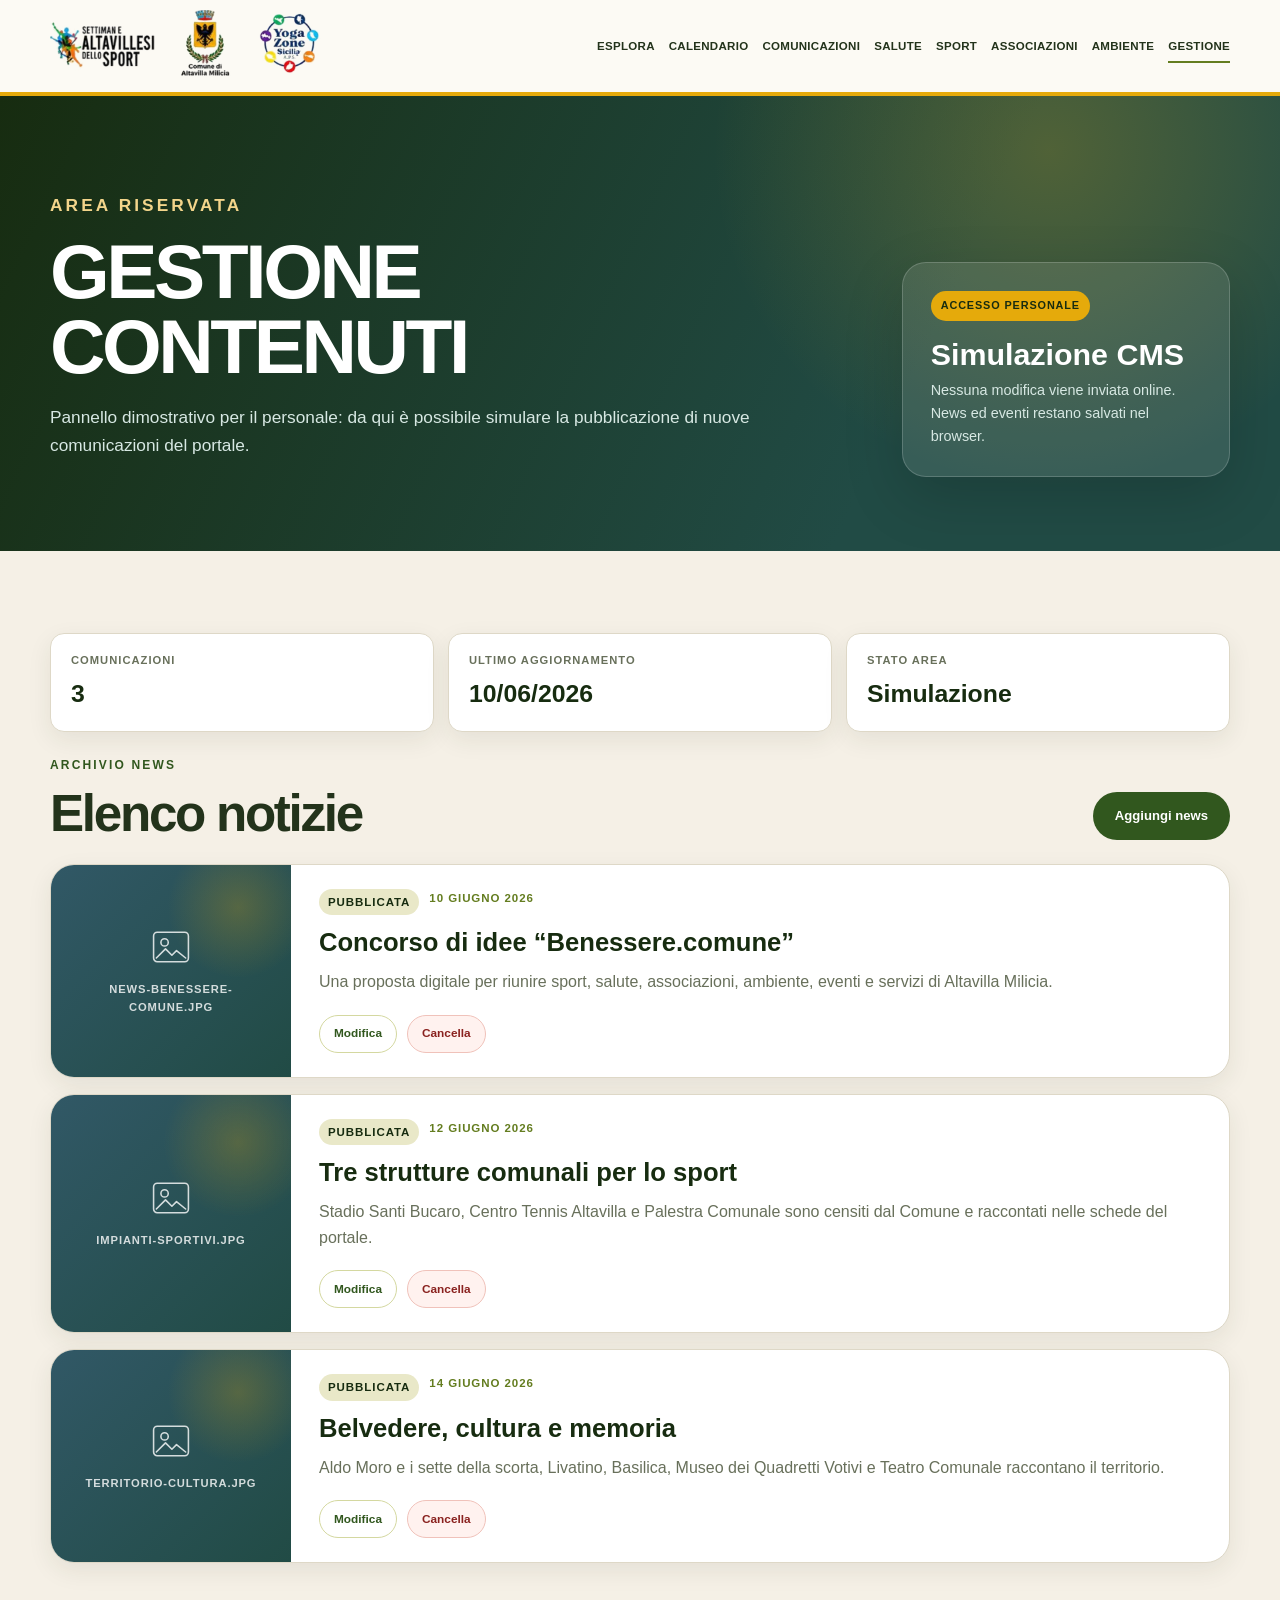
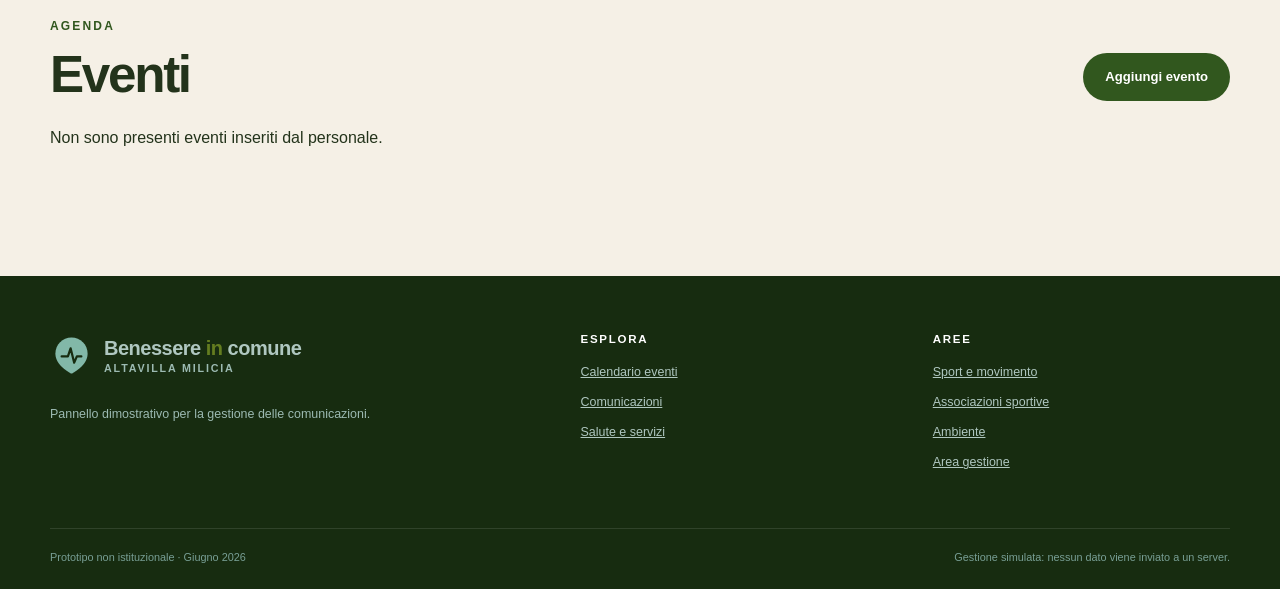
==== sito/gestione.html @ 1ce1bc25 "feat: implement management area for content management with news and events handling - Removed old g" ====
<!doctype html>
<html lang="it">
  <head>
    <meta charset="utf-8" />
    <meta name="viewport" content="width=device-width, initial-scale=1" />
    <meta
      name="description"
      content="Area gestione dimostrativa per il personale di Benessere in Comune."
    />
    <meta name="theme-color" content="#0b6656" />
    <title>Area gestione | Altavilla Milicia Benessere</title>
    <link rel="stylesheet" href="css/styles.css?v=20260616-3" />
    <script src="data/gestione-news.js" defer></script>
    <script src="js/management.js?v=20260616-3" defer></script>
  </head>
  <body class="management-page">
    <a class="skip-link" href="#management-content">Vai all'area gestione</a>

    <header class="site-header" id="inizio">
      <div class="shell site-header__inner">
        <a
          class="header-logos"
          href="index.html"
          aria-label="Organizzatori di Benessere in Comune, torna alla pagina principale"
        >
          <img class="header-logo header-logo--sport" src="assets/loghi/settimane-altavillesi-sport.png" alt="Settimane Altavillesi dello Sport" />
          <img class="header-logo header-logo--comune" src="assets/loghi/comune-altavilla-milicia.png" alt="Comune di Altavilla Milicia" />
          <img class="header-logo header-logo--yoga" src="assets/loghi/yoga-zone-sicilia.png" alt="Yoga Zone Sicilia A.P.S." />
        </a>

        <button class="nav-toggle" type="button" aria-expanded="false" aria-controls="menu-principale">
          <span class="sr-only">Apri il menu</span>
          <span aria-hidden="true"></span><span aria-hidden="true"></span><span aria-hidden="true"></span>
        </button>

        <nav class="main-nav" id="menu-principale" aria-label="Navigazione principale">
          <a href="index.html#esplora">Esplora</a>
          <a href="index.html#eventi" aria-label="Calendario ed eventi">Calendario</a>
          <a href="index.html#news">Comunicazioni</a>
          <a href="index.html#servizi" aria-label="Salute e servizi">Salute</a>
          <a href="index.html#movimento" aria-label="Sport e movimento">Sport</a>
          <a href="index.html#associazioni" aria-label="Associazioni sportive">Associazioni</a>
          <a href="index.html#territorio">Ambiente</a>
          <a href="gestione.html" aria-current="page">Gestione</a>
        </nav>
      </div>
    </header>

    <main id="management-content" aria-busy="true"></main>

    <footer class="site-footer">
      <div class="site-footer__main">
        <div class="shell site-footer__grid">
          <div>
            <a class="brand brand--footer" href="index.html">
              <svg class="brand__mark" viewBox="0 0 48 48" aria-hidden="true">
                <path d="M24 4C14.1 4 6 12.1 6 22c0 12.6 15.6 21.1 17.3 22a1.6 1.6 0 0 0 1.4 0C26.4 43.1 42 34.6 42 22 42 12.1 33.9 4 24 4Z" />
                <path class="brand__mark-line" d="M13 25h7l3-9 4 16 3-7h5" />
              </svg>
              <span class="brand__text">
                <span class="brand__name">Benessere <span>in</span> comune</span>
                <span class="brand__place">Altavilla Milicia</span>
              </span>
            </a>
            <p class="footer-description">Pannello dimostrativo per la gestione delle comunicazioni.</p>
          </div>
          <div>
            <h2 class="footer-title">Esplora</h2>
            <ul>
              <li><a href="index.html#eventi">Calendario eventi</a></li>
              <li><a href="index.html#news">Comunicazioni</a></li>
              <li><a href="index.html#servizi">Salute e servizi</a></li>
            </ul>
          </div>
          <div>
            <h2 class="footer-title">Aree</h2>
            <ul>
              <li><a href="index.html#movimento">Sport e movimento</a></li>
              <li><a href="index.html#associazioni">Associazioni sportive</a></li>
              <li><a href="index.html#territorio">Ambiente</a></li>
              <li><a href="gestione.html" aria-current="page">Area gestione</a></li>
            </ul>
          </div>
        </div>
        <div class="shell site-footer__bottom">
          <span>Prototipo non istituzionale · Giugno 2026</span>
          <span>Gestione simulata: nessun dato viene inviato a un server.</span>
        </div>
      </div>
    </footer>

    <dialog class="management-dialog" id="news-dialog" aria-labelledby="news-dialog-title">
      <form class="management-dialog__article" id="news-form" method="dialog">
        <header class="management-dialog__header">
          <div>
            <p class="eyebrow">Nuova comunicazione</p>
            <h2 id="news-dialog-title">Aggiungi news</h2>
          </div>
          <button class="icon-button" type="button" data-close-news-dialog aria-label="Chiudi il modulo">
            <svg viewBox="0 0 24 24" aria-hidden="true"><path d="m6 6 12 12M18 6 6 18" /></svg>
          </button>
        </header>

        <div class="management-form-grid">
          <label>
            <span>Titolo</span>
            <input name="title" type="text" maxlength="90" placeholder="Es. Nuovo laboratorio sportivo" required />
          </label>
          <label>
            <span>Data pubblicazione</span>
            <input name="date" type="date" required />
          </label>
          <label class="management-field--wide">
            <span>Testo</span>
            <textarea name="text" rows="6" maxlength="650" placeholder="Inserisci il contenuto della comunicazione..." required></textarea>
          </label>
          <label class="management-file-field management-field--wide">
            <span>Immagine</span>
            <input name="image" type="file" accept="image/*" />
            <small>PNG, JPG o WebP. Nel prototipo l'immagine resta salvata solo in questo browser.</small>
          </label>
        </div>

        <div class="management-preview" id="image-preview" hidden>
          <span>Anteprima immagine</span>
          <img alt="" />
        </div>

        <footer class="management-dialog__footer">
          <button class="button button--ghost" type="button" data-close-news-dialog>Annulla</button>
          <button class="button button--primary" type="submit" data-news-submit>Pubblica</button>
        </footer>
      </form>
    </dialog>

    <dialog class="management-dialog" id="event-dialog" aria-labelledby="event-dialog-title">
      <form class="management-dialog__article" id="event-form" method="dialog">
        <header class="management-dialog__header">
          <div>
            <p class="eyebrow">Nuovo appuntamento</p>
            <h2 id="event-dialog-title">Aggiungi evento</h2>
          </div>
          <button class="icon-button" type="button" data-close-event-dialog aria-label="Chiudi il modulo evento">
            <svg viewBox="0 0 24 24" aria-hidden="true"><path d="m6 6 12 12M18 6 6 18" /></svg>
          </button>
        </header>

        <div class="management-form-grid">
          <label>
            <span>Data</span>
            <input name="date" type="date" required />
          </label>
          <label>
            <span>Posizione</span>
            <input name="place" type="text" maxlength="90" placeholder="Es. Belvedere Aldo Moro" required />
          </label>
          <label class="management-field--wide">
            <span>Titolo</span>
            <input name="title" type="text" maxlength="100" placeholder="Es. Camminata del benessere" required />
          </label>
          <label class="management-field--wide">
            <span>Descrizione</span>
            <textarea name="description" rows="5" maxlength="550" placeholder="Descrivi l'appuntamento..." required></textarea>
          </label>
        </div>

        <footer class="management-dialog__footer">
          <button class="button button--ghost" type="button" data-close-event-dialog>Annulla</button>
          <button class="button button--primary" type="submit">Pubblica evento</button>
        </footer>
      </form>
    </dialog>

    <button class="back-to-top" type="button" aria-label="Torna all'inizio della pagina" hidden>
      <svg viewBox="0 0 24 24" aria-hidden="true"><path d="m6 14 6-6 6 6" /></svg>
    </button>

    <noscript>
      <div class="noscript-message">Per utilizzare l'area gestione è necessario attivare JavaScript.</div>
    </noscript>
  </body>
</html>
---- sito/css/styles.css ----
:root {
  --green-950: #172c10;
  --green-900: #234218;
  --green-800: #31571e;
  --green-700: #647d20;
  --green-600: #7f942b;
  --green-200: #d4d8a0;
  --green-100: #e9e8c8;
  --green-050: #f5f3e4;
  --cream: #f5f0e6;
  --paper: #fcfaf4;
  --white: #ffffff;
  --ink: #23331b;
  --muted: #68705b;
  --line: #ded8c7;
  --coral: #9d5c2b;
  --coral-soft: #ead1b7;
  --blue: #24576a;
  --blue-soft: #d0e0e2;
  --yellow: #c98a00;
  --yellow-soft: #f3d58b;
  --mint: #47722a;
  --mint-soft: #d4dfbd;
  --lavender: #5e586c;
  --lavender-soft: #ddd8e1;
  --accent: #e5aa0b;
  --shadow-sm: 0 8px 24px rgba(35, 51, 27, 0.08);
  --shadow-md: 0 18px 55px rgba(35, 51, 27, 0.14);
  --radius-sm: 8px;
  --radius-md: 14px;
  --radius-lg: 24px;
  --shell: min(1180px, calc(100% - 40px));
  --font-body: "Segoe UI", Arial, sans-serif;
  --font-display: "Arial Narrow", "Segoe UI", Arial, sans-serif;
}

*,
*::before,
*::after {
  box-sizing: border-box;
}

html {
  overflow-x: hidden;
  overflow-x: clip;
  scroll-behavior: smooth;
  scroll-padding-top: 100px;
}

body {
  margin: 0;
  overflow-x: hidden;
  overflow-x: clip;
  color: var(--ink);
  background: var(--paper);
  font-family: var(--font-body);
  font-size: 1rem;
  line-height: 1.6;
  -webkit-font-smoothing: antialiased;
}

body.is-nav-open,
body:has(dialog[open]) {
  overflow: hidden;
}

body.is-nav-open .site-header {
  position: fixed;
  top: 0;
  right: 0;
  left: 0;
  width: 100%;
}

body.large-text {
  font-size: 1.12rem;
}

body.high-contrast {
  --green-950: #002f28;
  --green-900: #003f35;
  --green-800: #005344;
  --ink: #092a25;
  --muted: #334b47;
  --line: #7e918c;
}

button,
input,
select,
textarea {
  font: inherit;
}

button,
a {
  -webkit-tap-highlight-color: transparent;
}

button {
  color: inherit;
}

a {
  color: inherit;
}

img,
svg {
  display: block;
  max-width: 100%;
}

h1,
h2,
h3,
p {
  margin-top: 0;
}

h1,
h2,
h3 {
  text-wrap: balance;
}

h1,
h2 {
  font-family: var(--font-display);
  font-weight: 900;
  line-height: 0.98;
  letter-spacing: -0.045em;
}

h1 {
  margin-bottom: 24px;
  font-size: clamp(3rem, 6vw, 5.8rem);
}

h2 {
  margin-bottom: 20px;
  font-size: clamp(2.4rem, 4.3vw, 4.3rem);
}

h3 {
  line-height: 1.25;
}

:focus-visible {
  outline: 3px solid #f1b94a;
  outline-offset: 4px;
}

.sr-only {
  position: absolute;
  width: 1px;
  height: 1px;
  padding: 0;
  margin: -1px;
  overflow: hidden;
  clip: rect(0, 0, 0, 0);
  white-space: nowrap;
  border: 0;
}

.skip-link {
  position: fixed;
  z-index: 1000;
  top: 12px;
  left: 12px;
  padding: 12px 18px;
  color: var(--white);
  background: var(--green-950);
  border-radius: 8px;
  transform: translateY(-150%);
  transition: transform 180ms ease;
}

.skip-link:focus {
  transform: translateY(0);
}

.shell {
  width: var(--shell);
  margin-inline: auto;
}

.prototype-banner {
  color: #f5fbf8;
  background: var(--green-950);
  font-size: 0.78rem;
  letter-spacing: 0.015em;
}

.prototype-banner__inner {
  display: flex;
  justify-content: space-between;
  gap: 24px;
  padding-block: 7px;
}

.prototype-banner__note {
  color: #bed6cf;
}

.site-header {
  position: sticky;
  z-index: 100;
  top: 0;
  background: rgba(252, 250, 244, 0.96);
  border-bottom: 4px solid var(--accent);
  backdrop-filter: blur(14px);
}

.site-header__inner {
  display: flex;
  align-items: center;
  justify-content: space-between;
  min-height: 92px;
}

.header-logos {
  display: flex;
  align-items: center;
  gap: 14px;
  min-width: 0;
  text-decoration: none;
}

.header-logo {
  width: auto;
  object-fit: contain;
}

.header-logo--sport {
  height: 60px;
}

.header-logo--comune {
  height: 72px;
}

.header-logo--yoga {
  height: 68px;
}

.brand {
  display: inline-flex;
  align-items: center;
  gap: 11px;
  text-decoration: none;
}

.brand__mark {
  width: 43px;
  height: 43px;
  fill: var(--green-800);
}

.brand__mark-line {
  fill: none;
  stroke: var(--paper);
  stroke-width: 2.5;
  stroke-linecap: round;
  stroke-linejoin: round;
}

.brand__text {
  display: flex;
  flex-direction: column;
  line-height: 1.05;
}

.brand__name {
  font-family: var(--font-display);
  font-size: 1.25rem;
  font-weight: 700;
  letter-spacing: -0.025em;
}

.brand__name span {
  color: var(--green-700);
}

.brand__place {
  margin-top: 4px;
  color: var(--muted);
  font-size: 0.67rem;
  font-weight: 700;
  letter-spacing: 0.17em;
  text-transform: uppercase;
}

.main-nav {
  display: flex;
  align-items: center;
  gap: 14px;
}

.main-nav > a {
  position: relative;
  font-size: 0.72rem;
  font-weight: 800;
  letter-spacing: 0.025em;
  text-transform: uppercase;
  text-decoration: none;
}

.main-nav > a::after {
  position: absolute;
  right: 0;
  bottom: -8px;
  left: 0;
  height: 2px;
  content: "";
  background: var(--green-700);
  transform: scaleX(0);
  transform-origin: left;
  transition: transform 180ms ease;
}

.main-nav > a:hover::after {
  transform: scaleX(1);
}

.main-nav > a[aria-current="page"]::after {
  transform: scaleX(1);
}

.header-search {
  display: inline-flex;
  align-items: center;
  gap: 8px;
  padding: 9px 11px;
  color: var(--white);
  background: var(--green-900);
  border: 0;
  border-radius: 7px;
  font-size: 0.76rem;
  font-weight: 700;
  cursor: pointer;
}

.header-search svg {
  width: 17px;
  fill: none;
  stroke: currentColor;
  stroke-width: 2;
}

.nav-toggle {
  display: none;
  width: 46px;
  height: 42px;
  padding: 9px;
  background: transparent;
  border: 1px solid var(--line);
  border-radius: 10px;
  cursor: pointer;
}

.nav-toggle span:not(.sr-only) {
  display: block;
  width: 100%;
  height: 2px;
  margin-block: 5px;
  background: var(--ink);
  transition:
    transform 180ms ease,
    opacity 180ms ease;
}

.eyebrow {
  margin-bottom: 14px;
  color: var(--green-800);
  font-size: 0.75rem;
  font-weight: 900;
  letter-spacing: 0.18em;
  text-transform: uppercase;
}

.hero {
  position: relative;
  overflow: hidden;
  padding: 76px 0 0;
  background:
    radial-gradient(
      circle at 82% 15%,
      rgba(229, 170, 11, 0.18),
      transparent 28%
    ),
    linear-gradient(105deg, var(--cream) 0 62%, #eef0dc 100%);
}

.hero__wash {
  position: absolute;
  top: -300px;
  right: -250px;
  width: 800px;
  height: 800px;
  background: radial-gradient(
    circle,
    rgba(191, 224, 209, 0.72),
    rgba(191, 224, 209, 0) 65%
  );
}

.hero__grid {
  position: relative;
  display: grid;
  grid-template-columns: minmax(0, 1fr) minmax(420px, 0.92fr);
  align-items: center;
  gap: 55px;
}

.hero__content {
  position: relative;
  z-index: 2;
  padding-bottom: 75px;
}

.hero h1 {
  display: grid;
  width: 100%;
  max-width: 720px;
  justify-items: center;
  text-align: center;
  text-transform: uppercase;
}

.hero-title__line {
  display: block;
}

.hero-title__in {
  font-size: 0.62em;
  line-height: 0.9;
  letter-spacing: 0.08em;
}

.brush-word {
  position: relative;
  z-index: 0;
  display: inline-block;
  color: var(--green-900);
  font-family: Georgia, "Times New Roman", serif;
  font-style: italic;
  font-weight: 700;
  letter-spacing: -0.07em;
  text-transform: none;
}

.brush-word::before {
  position: absolute;
  z-index: -1;
  inset: 54% -0.08em 4% -0.12em;
  content: "";
  background: rgba(229, 170, 11, 0.72);
  clip-path: polygon(2% 15%, 98% 0, 100% 78%, 4% 100%, 0 65%);
  transform: rotate(-1.5deg);
}

.hero__lead {
  max-width: 590px;
  margin-bottom: 32px;
  color: var(--muted);
  font-size: 1.18rem;
  line-height: 1.7;
}

.hero-search,
.dialog-search {
  display: grid;
  grid-template-columns: auto 1fr auto;
  align-items: center;
  max-width: 610px;
  padding: 7px 7px 7px 20px;
  background: var(--white);
  border: 1px solid rgba(11, 102, 86, 0.16);
  border-radius: 999px;
  box-shadow: var(--shadow-md);
}

.hero-search svg,
.dialog-search svg {
  width: 21px;
  fill: none;
  stroke: var(--green-700);
  stroke-width: 2;
}

.hero-search input,
.dialog-search input {
  min-width: 0;
  padding: 12px 14px;
  color: var(--ink);
  background: transparent;
  border: 0;
  outline: 0;
}

.hero-search input::placeholder,
.dialog-search input::placeholder {
  color: #71847f;
}

.hero-search button,
.dialog-search button {
  padding: 13px 24px;
  color: var(--white);
  background: var(--green-800);
  border: 0;
  border-radius: 999px;
  font-weight: 750;
  cursor: pointer;
}

.quick-links {
  display: flex;
  flex-wrap: wrap;
  align-items: center;
  gap: 8px;
  margin-top: 17px;
  color: var(--muted);
  font-size: 0.78rem;
}

.quick-links button {
  padding: 3px 10px;
  color: var(--green-800);
  background: rgba(255, 255, 255, 0.6);
  border: 1px solid var(--green-200);
  border-radius: 999px;
  cursor: pointer;
}

.hero__visual {
  position: relative;
  align-self: end;
  min-height: 590px;
  padding: 35px 0 0;
}

.photo-placeholder {
  display: flex;
  align-items: center;
  justify-content: center;
  flex-direction: column;
  gap: 7px;
  margin: 0;
  padding: 25px;
  color: var(--green-900);
  background:
    linear-gradient(
      135deg,
      rgba(255, 255, 255, 0.72),
      rgba(255, 255, 255, 0.28)
    ),
    repeating-linear-gradient(
      -45deg,
      var(--green-100) 0 14px,
      #cfe5dc 14px 28px
    );
  border: 2px dashed rgba(11, 102, 86, 0.34);
  text-align: center;
}

.photo-placeholder__label {
  max-width: 280px;
  font-family: var(--font-display);
  font-size: 1.35rem;
  font-weight: 700;
  line-height: 1.2;
}

.photo-placeholder small {
  color: var(--muted);
  font-size: 0.68rem;
}

.photo-placeholder--hero {
  width: calc(100% + 85px);
  height: 555px;
  border-radius: 160px 0 0;
}

.hero-badge {
  position: absolute;
  z-index: 2;
  display: flex;
  align-items: center;
  gap: 11px;
  min-width: 205px;
  padding: 13px 15px;
  background: rgba(255, 255, 255, 0.94);
  border: 1px solid rgba(11, 102, 86, 0.1);
  border-radius: 15px;
  box-shadow: var(--shadow-md);
  font-size: 0.75rem;
}

.hero-badge strong {
  display: block;
  color: var(--ink);
  font-size: 0.7rem;
  text-transform: uppercase;
}

.hero-badge--events {
  top: 135px;
  right: -10px;
}

.hero-badge--place {
  right: 235px;
  bottom: 55px;
}

.hero-badge__icon {
  display: grid;
  width: 40px;
  height: 40px;
  color: var(--white);
  background: var(--coral);
  border-radius: 11px;
  place-items: center;
  font-weight: 850;
}

.status-dot {
  width: 12px;
  height: 12px;
  background: #41a16f;
  border: 3px solid #cbead7;
  border-radius: 50%;
}

.impact-strip {
  position: relative;
  z-index: 3;
  display: grid;
  grid-template-columns: repeat(3, 1fr);
  color: var(--white);
  background: var(--green-900);
  border-radius: 6px 6px 0 0;
}

.impact-strip > div {
  display: flex;
  align-items: center;
  justify-content: center;
  gap: 14px;
  min-height: 94px;
  padding: 18px 30px;
}

.impact-strip > div + div {
  border-left: 1px solid rgba(255, 255, 255, 0.16);
}

.impact-strip strong {
  font-family: var(--font-display);
  font-size: 2rem;
  font-weight: 400;
}

.impact-strip span {
  max-width: 130px;
  color: #d1e5df;
  font-size: 0.82rem;
  line-height: 1.35;
}

.impact-strip svg {
  width: 33px;
  fill: none;
  stroke: #f3c85f;
  stroke-width: 2.5;
}

.section {
  padding: 110px 0;
}

.section--cream {
  background: var(--cream);
}

.section-heading {
  margin-bottom: 42px;
}

.section-heading--split {
  display: grid;
  grid-template-columns: minmax(0, 1.35fr) minmax(280px, 0.65fr);
  align-items: end;
  gap: 70px;
}

.section-heading h2 {
  margin-bottom: 0;
}

.section-heading > p,
.section-heading > div + p {
  margin-bottom: 4px;
  color: var(--muted);
}

.section-heading--actions {
  grid-template-columns: 1fr auto;
}

.area-grid {
  display: grid;
  grid-template-columns: repeat(3, 1fr);
  gap: 18px;
}

.area-card {
  position: relative;
  display: flex;
  flex-direction: column;
  min-height: 295px;
  padding: 27px;
  overflow: hidden;
  color: var(--white);
  background:
    linear-gradient(rgba(255, 255, 255, 0.02), rgba(0, 0, 0, 0.04)),
    var(--card-color);
  border: 0;
  border-radius: 6px;
  box-shadow: var(--shadow-sm);
  text-decoration: none;
  transition:
    transform 200ms ease,
    box-shadow 200ms ease;
}

.area-card::after {
  position: absolute;
  right: -42px;
  bottom: -55px;
  width: 150px;
  height: 150px;
  content: "";
  background: repeating-linear-gradient(
    -12deg,
    rgba(255, 255, 255, 0.14) 0 2px,
    transparent 2px 8px
  );
  border-radius: 45% 55% 38% 62%;
  opacity: 0.75;
}

.area-card:hover {
  box-shadow: var(--shadow-md);
  transform: translateY(-5px);
}

.area-card--coral {
  --card-color: var(--coral);
  --card-soft: var(--coral-soft);
}
.area-card--blue {
  --card-color: var(--blue);
  --card-soft: var(--blue-soft);
}
.area-card--yellow {
  --card-color: var(--yellow);
  --card-soft: var(--yellow-soft);
}
.area-card--mint {
  --card-color: var(--mint);
  --card-soft: var(--mint-soft);
}
.area-card--green {
  --card-color: var(--green-700);
  --card-soft: var(--green-100);
}
.area-card--lavender {
  --card-color: var(--lavender);
  --card-soft: var(--lavender-soft);
}

.area-card__number {
  position: absolute;
  top: 24px;
  right: 25px;
  color: rgba(255, 255, 255, 0.7);
  font-family: var(--font-display);
  font-size: 0.86rem;
}

.area-card__icon {
  display: grid;
  width: 56px;
  height: 56px;
  margin-bottom: 26px;
  color: var(--white);
  background: rgba(255, 255, 255, 0.16);
  border: 1px solid rgba(255, 255, 255, 0.36);
  border-radius: 50%;
  place-items: center;
}

.area-card__icon svg {
  width: 29px;
  fill: none;
  stroke: currentColor;
  stroke-width: 1.8;
  stroke-linecap: round;
  stroke-linejoin: round;
}

.area-card__title {
  margin-bottom: 8px;
  font-family: var(--font-display);
  font-size: 1.5rem;
  font-weight: 900;
  text-transform: uppercase;
  line-height: 1.15;
}

.area-card__text {
  max-width: 260px;
  margin-bottom: 24px;
  color: rgba(255, 255, 255, 0.84);
  font-size: 0.9rem;
}

.area-card__link {
  position: relative;
  z-index: 2;
  margin-top: auto;
  color: var(--white);
  font-size: 0.82rem;
  font-weight: 800;
}

.text-link {
  color: var(--green-800);
  font-size: 0.85rem;
  font-weight: 800;
  text-underline-offset: 5px;
}

.text-link--button {
  padding: 0;
  background: none;
  border: 0;
  text-decoration: underline;
  cursor: pointer;
}

.filter-bar {
  display: flex;
  flex-wrap: wrap;
  gap: 9px;
  margin-bottom: 30px;
}

.filter-button {
  padding: 9px 16px;
  color: var(--muted);
  background: var(--white);
  border: 1px solid var(--line);
  border-radius: 999px;
  cursor: pointer;
}

.filter-button.is-active {
  color: var(--white);
  background: var(--green-800);
  border-color: var(--green-800);
}

.event-grid {
  display: grid;
  grid-template-columns: repeat(3, 1fr);
  gap: 20px;
}

.event-grid--single {
  grid-template-columns: minmax(0, 620px);
}

.event-card {
  position: relative;
  display: grid;
  grid-template-columns: 74px 1fr;
  gap: 20px;
  min-height: 230px;
  padding: 26px;
  background: var(--white);
  border: 1px solid var(--line);
  border-radius: var(--radius-md);
  transition:
    transform 180ms ease,
    box-shadow 180ms ease;
}

.event-card:hover {
  box-shadow: var(--shadow-md);
  transform: translateY(-4px);
}

.event-date {
  align-self: start;
  padding: 12px 8px;
  color: var(--green-950);
  background: var(--accent);
  border-radius: 5px;
  text-align: center;
}

.event-date strong {
  display: block;
  font-family: var(--font-display);
  font-size: 2rem;
  font-weight: 500;
  line-height: 1;
}

.event-date span {
  font-size: 0.7rem;
  font-weight: 850;
  letter-spacing: 0.12em;
  text-transform: uppercase;
}

.event-card__content {
  display: flex;
  flex-direction: column;
}

.event-card__category,
.tag {
  align-self: flex-start;
  margin-bottom: 10px;
  color: var(--green-700);
  font-size: 0.67rem;
  font-weight: 850;
  letter-spacing: 0.12em;
  text-transform: uppercase;
}

.event-card h3 {
  margin-bottom: 10px;
  font-family: var(--font-display);
  font-size: 1.35rem;
}

.event-card p {
  margin-bottom: 17px;
  color: var(--muted);
  font-size: 0.85rem;
}

.event-card__meta {
  display: flex;
  flex-wrap: wrap;
  gap: 13px;
  margin-top: auto;
  color: var(--muted);
  font-size: 0.75rem;
}

.event-card__meta span {
  display: inline-flex;
  align-items: center;
  gap: 5px;
}

.event-card__meta svg {
  width: 15px;
  fill: none;
  stroke: currentColor;
  stroke-width: 1.8;
}

.territory {
  overflow: hidden;
  color: var(--white);
  background: var(--green-900);
}

.territory__header {
  display: grid;
  grid-template-columns: minmax(0, 1fr) minmax(280px, 0.65fr);
  gap: 24px 70px;
  align-items: end;
  margin-bottom: 54px;
}

.territory__header .eyebrow,
.territory__header h2 {
  grid-column: 1;
}

.territory__header .eyebrow {
  align-self: end;
  margin-bottom: -14px;
  color: #a9d7c9;
}

.territory__header h2 {
  margin: 0;
}

.territory__header > p:last-child {
  grid-column: 2;
  grid-row: 1 / span 2;
  max-width: 470px;
  margin: 0;
  color: #c8ddd7;
  font-size: 1.05rem;
}

.nature-block {
  position: relative;
  padding: 62px 0;
  border-top: 1px solid rgba(255, 255, 255, 0.15);
}

.nature-block--reserve {
  display: grid;
  grid-template-columns: minmax(0, 0.9fr) minmax(360px, 1.1fr);
  gap: 72px;
  align-items: stretch;
}

.nature-block__content {
  align-self: center;
}

.nature-block__number {
  display: inline-flex;
  margin-bottom: 24px;
  color: #f0c965;
  font-size: 0.82rem;
  font-weight: 900;
  letter-spacing: 0.16em;
}

.nature-block .eyebrow {
  color: #a9d7c9;
}

.nature-block h3 {
  max-width: 780px;
  margin: 0 0 20px;
  color: var(--white);
  font-family: var(--font-display);
  font-size: clamp(1.8rem, 3vw, 3rem);
  line-height: 1.05;
}

.nature-block__content > p:not(.eyebrow) {
  max-width: 610px;
  color: #c8ddd7;
}

.nature-block__content .button {
  margin-top: 16px;
}

.photo-placeholder--reserve {
  min-height: 520px;
  border-radius: 80px 0 80px 0;
  background:
    linear-gradient(
      135deg,
      rgba(255, 255, 255, 0.72),
      rgba(255, 255, 255, 0.24)
    ),
    repeating-linear-gradient(-45deg, #b9d9cc 0 14px, #a9cfc0 14px 28px);
}

.nature-block__heading {
  display: grid;
  grid-template-columns: minmax(0, 1fr) minmax(280px, 0.65fr);
  gap: 40px 70px;
  align-items: end;
  margin-bottom: 34px;
}

.nature-block__heading .nature-block__number {
  margin-bottom: 18px;
}

.nature-block__heading h3 {
  margin-bottom: 0;
}

.nature-block__heading > p {
  max-width: 470px;
  margin: 0;
  color: #c8ddd7;
}

.beach-grid {
  display: grid;
  grid-template-columns: repeat(4, minmax(0, 1fr));
  gap: 16px;
}

.beach-card,
.sustainability-card {
  position: relative;
  display: flex;
  min-width: 0;
  flex-direction: column;
  padding: 28px;
  color: var(--ink);
  background: var(--paper);
  border: 1px solid rgba(255, 255, 255, 0.18);
  border-radius: var(--radius-md);
  box-shadow: var(--shadow-sm);
}

.beach-card {
  min-height: 275px;
}

.beach-card__icon {
  display: grid;
  width: 48px;
  height: 48px;
  margin-bottom: 28px;
  color: var(--white);
  background: var(--blue);
  border-radius: 50%;
  font-size: 2rem;
  font-weight: 700;
  line-height: 1;
  place-items: center;
}

.beach-card .tag {
  align-self: flex-start;
}

.beach-card h4,
.sustainability-card h4 {
  margin: 12px 0 10px;
  color: var(--green-900);
  font-family: var(--font-display);
  font-size: 1.35rem;
  line-height: 1.1;
}

.beach-card > p:last-child,
.sustainability-card > p {
  margin-bottom: 0;
  color: var(--muted);
  font-size: 0.9rem;
}

.sustainability-grid {
  display: grid;
  grid-template-columns: repeat(3, minmax(0, 1fr));
  gap: 18px;
}

.sustainability-card {
  min-height: 330px;
}

.sustainability-card__icon {
  display: grid;
  width: 58px;
  height: 58px;
  margin-bottom: 18px;
  color: var(--green-800);
  background: var(--green-100);
  border-radius: 18px;
  place-items: center;
}

.sustainability-card__icon svg {
  width: 31px;
  fill: none;
  stroke: currentColor;
  stroke-linecap: round;
  stroke-linejoin: round;
  stroke-width: 1.8;
}

.sustainability-card [data-environment-detail] {
  align-self: flex-start;
  margin-top: auto;
  padding: 22px 0 0;
  color: var(--green-800);
  background: transparent;
  border: 0;
  font-size: 0.82rem;
  font-weight: 850;
  text-decoration: none;
  cursor: pointer;
}

.sustainability-card [data-environment-detail]:hover {
  text-decoration: underline;
}

.territory .button--light {
  color: var(--green-900);
  background: var(--white);
}

.territory .button--light:hover {
  background: var(--green-050);
}

.section#news {
  color: var(--white);
  background: #315866;
}

#news .section-heading .eyebrow {
  color: #b9dce3;
}

#news .section-heading h2 {
  color: var(--white);
}

#news .text-link {
  color: #f3d58b;
}

#news .news-card {
  color: var(--ink);
  border-color: rgba(255, 255, 255, 0.18);
}

#news .news-card:first-child {
  color: var(--white);
  background: #183d49;
}

#news .news-card:first-child .news-card__meta {
  color: #b9dce3;
}

#news .news-card:first-child p {
  color: #d7e8eb;
}

#movimento {
  color: var(--white);
  background: #214b45;
}

#movimento .section-heading .eyebrow {
  color: #98cfbf;
}

#movimento .section-heading h2 {
  color: var(--white);
}

#movimento .section-heading > p {
  color: #c7dcd6;
}

#movimento .activity-card {
  color: var(--ink);
  border-color: rgba(255, 255, 255, 0.18);
  box-shadow: 0 18px 42px rgba(5, 30, 26, 0.2);
}

.button {
  display: inline-flex;
  align-items: center;
  justify-content: center;
  gap: 8px;
  min-height: 48px;
  padding: 12px 21px;
  border: 1px solid transparent;
  border-radius: 999px;
  font-size: 0.82rem;
  font-weight: 800;
  text-decoration: none;
  cursor: pointer;
}

.button--light {
  color: var(--green-900);
  background: var(--white);
}

.button--primary {
  color: var(--white);
  background: var(--green-800);
}

.button--ghost {
  color: var(--green-800);
  background: transparent;
  border-color: var(--green-200);
}

.button--danger {
  color: #8a221f;
  background: #fff2ef;
  border-color: #f0c2ba;
}

.button--compact {
  min-height: 38px;
  padding: 8px 14px;
  font-size: 0.74rem;
}

.activity-grid {
  display: grid;
  grid-template-columns: repeat(3, 1fr);
  gap: 20px;
}

.activity-card {
  overflow: hidden;
  background: var(--white);
  border: 1px solid rgba(11, 102, 86, 0.08);
  border-radius: var(--radius-md);
  box-shadow: var(--shadow-sm);
}

.activity-card__art {
  height: 210px;
  overflow: hidden;
  border: 0;
  border-bottom: 2px dashed rgba(11, 102, 86, 0.22);
  border-radius: 0;
}

.activity-card--walk .activity-card__art {
  --green-100: #d8eadf;
}
.activity-card--gentle .activity-card__art {
  --green-100: #ecdfd2;
}
.activity-card--play .activity-card__art {
  --green-100: #d8e7e7;
}

.activity-card__body {
  padding: 25px 27px 28px;
}

.activity-card h3 {
  margin-bottom: 9px;
  font-family: var(--font-display);
  font-size: 1.5rem;
}

.activity-card p {
  margin-bottom: 18px;
  color: var(--muted);
  font-size: 0.88rem;
}

.activity-card a,
.card-link-button {
  color: var(--green-800);
  font-size: 0.78rem;
  font-weight: 800;
}

.card-link-button,
.news-card__action {
  padding: 0;
  background: none;
  border: 0;
  text-align: left;
  text-decoration: underline;
  text-underline-offset: 4px;
  cursor: pointer;
}

.service-grid {
  display: grid;
  grid-auto-columns: calc((100% - 32px) / 3);
  grid-auto-flow: column;
  gap: 16px;
  padding: 2px 2px 14px;
  overflow-x: auto;
  overscroll-behavior-inline: contain;
  scroll-behavior: smooth;
  scroll-snap-type: inline mandatory;
  scrollbar-color: var(--green-700) var(--green-100);
  scrollbar-width: thin;
}

.service-grid::-webkit-scrollbar,
.doctor-grid::-webkit-scrollbar {
  height: 9px;
}

.service-grid::-webkit-scrollbar-track,
.doctor-grid::-webkit-scrollbar-track {
  background: var(--green-100);
  border-radius: 999px;
}

.service-grid::-webkit-scrollbar-thumb,
.doctor-grid::-webkit-scrollbar-thumb {
  background: var(--green-700);
  border-radius: 999px;
}

.service-grid:focus-visible,
.doctor-grid:focus-visible {
  outline: 3px solid var(--accent);
  outline-offset: 5px;
}

.service-scroll-hint,
.doctor-scroll-hint {
  margin: -10px 0 15px;
  color: var(--green-700);
  font-size: 0.75rem;
  font-weight: 800;
  text-align: right;
}

.service-card {
  display: flex;
  flex-direction: column;
  min-height: 245px;
  padding: 24px;
  background: var(--white);
  border: 1px solid var(--line);
  border-radius: var(--radius-md);
  scroll-snap-align: start;
}

.service-card__icon {
  display: grid;
  width: 52px;
  height: 52px;
  margin-bottom: 22px;
  color: var(--green-800);
  background: var(--green-050);
  border-radius: 15px;
  place-items: center;
}

.service-card__icon svg {
  width: 26px;
  fill: none;
  stroke: currentColor;
  stroke-width: 1.7;
  stroke-linecap: round;
  stroke-linejoin: round;
}

.service-card h3 {
  margin-bottom: 8px;
  font-family: var(--font-display);
  font-size: 1.25rem;
}

.service-card p {
  color: var(--muted);
  font-size: 0.82rem;
}

.service-card a {
  align-self: flex-start;
  margin-top: auto;
  padding: 0;
  color: var(--green-800);
  background: none;
  border: 0;
  font-size: 0.77rem;
  font-weight: 800;
  text-decoration: underline;
  text-underline-offset: 4px;
}

.doctors-section {
  margin-top: 54px;
  padding-top: 46px;
  border-top: 1px solid var(--line);
  scroll-margin-top: 110px;
}

.doctors-section__heading {
  display: flex;
  align-items: flex-end;
  justify-content: space-between;
  gap: 28px;
  margin-bottom: 25px;
}

.doctors-section__heading h3 {
  margin-bottom: 8px;
  font-size: clamp(1.65rem, 3vw, 2.35rem);
}

.doctors-section__heading p:not(.eyebrow) {
  max-width: 680px;
  color: var(--muted);
}

.doctor-grid {
  display: grid;
  grid-auto-columns: calc((100% - 32px) / 3);
  grid-auto-flow: column;
  gap: 16px;
  padding: 2px 2px 14px;
  overflow-x: auto;
  overscroll-behavior-inline: contain;
  scroll-behavior: smooth;
  scroll-snap-type: inline mandatory;
  scrollbar-color: var(--green-700) var(--green-100);
  scrollbar-width: thin;
}

.doctor-card {
  padding: 23px;
  background: var(--white);
  border: 1px solid var(--line);
  border-radius: var(--radius-md);
  scroll-snap-align: start;
}

.doctor-card__heading {
  display: flex;
  align-items: center;
  gap: 13px;
  margin-bottom: 18px;
}

.doctor-card__icon {
  display: grid;
  flex: 0 0 auto;
  width: 52px;
  height: 52px;
  color: var(--green-950);
  background: var(--yellow-soft);
  border: 1px solid var(--accent);
  border-radius: 50%;
  place-items: center;
}

.doctor-card__icon svg {
  width: 31px;
  fill: none;
  stroke: currentColor;
  stroke-width: 1.8;
  stroke-linecap: round;
  stroke-linejoin: round;
}

.doctor-card__icon .doctor-stethoscope {
  stroke-width: 2.1;
}

.doctor-card__icon .doctor-stethoscope-head {
  fill: var(--yellow-soft);
  stroke-width: 2.1;
}

.doctor-card__icon .doctor-medical-cross {
  fill: #a63725;
  stroke: none;
}

.doctor-card__heading span:not(.doctor-card__icon) {
  display: block;
  margin-bottom: 2px;
  color: var(--green-700);
  font-size: 0.67rem;
  font-weight: 900;
  letter-spacing: 0.08em;
  text-transform: uppercase;
}

.doctor-card h4 {
  margin: 0;
  font-size: 1.13rem;
}

.doctor-card__address {
  min-height: 42px;
  color: var(--ink);
  font-size: 0.84rem;
  font-weight: 700;
}

.doctor-card__contacts {
  display: flex;
  flex-wrap: wrap;
  align-items: flex-start;
  gap: 8px;
  margin-top: 15px;
}

.doctor-card__contacts a {
  color: var(--green-800);
  font-size: 0.78rem;
  font-weight: 800;
  overflow-wrap: anywhere;
  text-underline-offset: 3px;
}

.doctor-card__contacts a {
  display: inline-flex;
  align-items: center;
  gap: 7px;
  min-height: 38px;
  padding: 7px 12px 7px 8px;
  color: var(--white);
  background: var(--green-800);
  border: 1px solid var(--green-800);
  border-radius: 8px;
  line-height: 1;
  text-decoration: none;
  transition:
    color 160ms ease,
    background-color 160ms ease,
    transform 160ms ease;
}

.doctor-card__contacts a:hover {
  color: var(--green-950);
  background: var(--accent);
  border-color: var(--accent);
  transform: translateY(-1px);
}

.doctor-card__contacts a:focus-visible {
  outline: 3px solid var(--accent);
  outline-offset: 3px;
}

.doctor-contact__icon {
  display: inline-grid;
  flex: 0 0 auto;
  width: 20px;
  height: 20px;
  color: currentColor;
  background: rgba(255, 255, 255, 0.16);
  border-radius: 6px;
  place-items: center;
}

.doctor-contact__icon svg {
  width: 13px;
  fill: none;
  stroke: currentColor;
  stroke-width: 2;
  stroke-linecap: round;
  stroke-linejoin: round;
}

.doctor-card__note {
  margin-top: 14px;
  padding: 10px 12px;
  color: var(--muted);
  background: var(--green-050);
  border-radius: 10px;
  font-size: 0.74rem;
}

.doctor-card details {
  margin-top: 18px;
  border-top: 1px solid var(--line);
}

.doctor-card summary {
  padding-top: 15px;
  color: var(--green-800);
  font-size: 0.78rem;
  font-weight: 900;
  cursor: pointer;
}

.doctor-hours {
  margin-top: 12px;
}

.doctor-hours div {
  display: flex;
  justify-content: space-between;
  gap: 12px;
  padding: 6px 0;
  border-bottom: 1px solid var(--line);
  font-size: 0.75rem;
}

.doctor-hours dt {
  color: var(--muted);
}

.doctor-hours dd {
  margin: 0;
  font-weight: 800;
}

.health-access-grid {
  display: grid;
  grid-template-columns: 1fr 1fr;
  gap: 16px;
  margin-top: 22px;
}

.health-access-grid article {
  display: flex;
  flex-direction: column;
  padding: 21px;
  background: var(--green-050);
  border: 1px solid var(--green-200);
  border-radius: 14px;
}

.health-access-grid__heading {
  display: flex;
  align-items: center;
  gap: 11px;
  margin-bottom: 10px;
}

.health-access-grid__icon {
  display: grid;
  flex: 0 0 auto;
  width: 38px;
  height: 38px;
  color: var(--green-800);
  background: var(--white);
  border: 1px solid var(--green-200);
  border-radius: 50%;
  place-items: center;
}

.health-access-grid__icon svg {
  width: 21px;
  fill: none;
  stroke: currentColor;
  stroke-width: 1.7;
  stroke-linecap: round;
  stroke-linejoin: round;
}

.health-access-grid h4 {
  margin: 0;
  font-family: var(--font-display);
  font-size: 1.05rem;
}

.health-access-grid p {
  color: var(--muted);
  font-size: 0.79rem;
}

.health-access-grid__links {
  display: flex;
  flex-wrap: wrap;
  gap: 8px;
  margin-top: auto;
  padding-top: 16px;
}

.health-access-grid__links a {
  display: inline-flex;
  align-items: center;
  gap: 7px;
  min-height: 38px;
  padding: 7px 12px 7px 8px;
  color: var(--white);
  background: var(--green-800);
  border: 1px solid var(--green-800);
  border-radius: 8px;
  font-size: 0.78rem;
  font-weight: 800;
  line-height: 1;
  text-decoration: none;
  transition:
    color 160ms ease,
    background-color 160ms ease,
    transform 160ms ease;
}

.health-access-grid__links a:hover {
  color: var(--green-950);
  background: var(--accent);
  border-color: var(--accent);
  transform: translateY(-1px);
}

.health-access-grid__links a:focus-visible {
  outline: 3px solid var(--accent);
  outline-offset: 3px;
}

.urgent-note {
  display: flex;
  align-items: center;
  gap: 16px;
  margin-top: 22px;
  padding: 17px 21px;
  background: #fff7df;
  border: 1px solid #eed696;
  border-radius: 14px;
}

.urgent-note svg {
  flex: 0 0 auto;
  width: 29px;
  fill: none;
  stroke: #93630e;
  stroke-width: 1.8;
  stroke-linecap: round;
}

.urgent-note strong {
  display: block;
  color: #704c0d;
}

.urgent-note span {
  color: #745e34;
  font-size: 0.82rem;
}

.urgent-note a {
  font-weight: 900;
}

.community {
  color: var(--ink);
  background: #eaf0eb;
}

.community__heading {
  display: grid;
  grid-template-columns: minmax(0, 0.85fr) minmax(360px, 0.7fr);
  align-items: end;
  gap: 80px;
  margin-bottom: 30px;
}

.community .eyebrow {
  color: var(--green-700);
}

.community__heading h2 {
  margin-bottom: 0;
}

.community__heading > div:last-child > p {
  margin: 0;
  color: var(--muted);
}

.association-scroll-hint {
  margin: 0 0 14px;
  color: var(--green-700);
  font-size: 0.78rem;
  font-weight: 800;
  text-transform: uppercase;
  letter-spacing: 0.08em;
}

.association-scroll-hint span {
  color: var(--accent);
  font-size: 1.1rem;
}

.association-grid {
  display: grid;
  grid-auto-columns: minmax(330px, calc((100% - 54px) / 4));
  grid-auto-flow: column;
  gap: 18px;
  padding: 3px 2px 22px;
  overflow-x: auto;
  overscroll-behavior-inline: contain;
  scroll-snap-type: inline mandatory;
  scrollbar-color: var(--green-700) rgba(49, 87, 30, 0.12);
}

.association-grid:focus-visible {
  outline: 3px solid var(--accent);
  outline-offset: 5px;
}

.association-card {
  display: flex;
  height: 520px;
  overflow: hidden;
  color: var(--green-950);
  background: var(--white);
  border: 1px solid rgba(49, 87, 30, 0.14);
  border-radius: 26px;
  box-shadow: var(--shadow-sm);
  scroll-snap-align: start;
  flex-direction: column;
}

.association-card__media {
  position: relative;
  min-height: 125px;
  overflow: hidden;
  background:
    radial-gradient(circle at 80% 15%, rgba(242, 201, 105, 0.36), transparent 30%),
    linear-gradient(135deg, #2f665c, #173d38);
}

.association-card__media img {
  position: absolute;
  z-index: 1;
  width: 100%;
  height: 100%;
  object-fit: cover;
  inset: 0;
}

.association-card__media img[hidden] {
  display: none;
}

.association-card__placeholder {
  display: grid;
  height: 100%;
  min-height: 125px;
  color: rgba(255, 255, 255, 0.78);
  place-content: center;
  text-align: center;
}

.association-card__placeholder span {
  display: grid;
  width: 52px;
  height: 52px;
  margin: 0 auto 8px;
  border: 1px solid rgba(255, 255, 255, 0.32);
  border-radius: 50%;
  place-items: center;
}

.association-card__placeholder svg {
  width: 27px;
  fill: none;
  stroke: currentColor;
  stroke-linecap: round;
  stroke-linejoin: round;
  stroke-width: 1.8;
}

.association-card__placeholder small {
  font-size: 0.62rem;
  font-weight: 900;
  letter-spacing: 0.09em;
  text-transform: uppercase;
}

.association-card__body {
  display: flex;
  padding: 16px 18px 10px;
  flex: 1;
  flex-direction: column;
}

.association-card__body h3 {
  margin: 0 0 10px;
  color: var(--green-950);
  font-size: 1.2rem;
  line-height: 1.08;
}

.association-card__detail {
  padding: 8px 0;
  border-top: 1px solid var(--line);
}

.association-card__detail > span {
  display: block;
  margin-bottom: 5px;
  color: var(--green-700);
  font-size: 0.62rem;
  font-weight: 900;
  letter-spacing: 0.08em;
  text-transform: uppercase;
}

.association-card__detail strong {
  display: block;
  font-size: 0.78rem;
  line-height: 1.35;
}

.association-card__detail ul {
  display: flex;
  flex-wrap: wrap;
  gap: 6px;
  margin: 0;
  padding: 0;
  list-style: none;
}

.association-card__detail li {
  padding: 4px 7px;
  color: var(--green-800);
  background: var(--green-100);
  border-radius: 7px;
  font-size: 0.62rem;
  font-weight: 800;
}

.association-card__body > p {
  display: -webkit-box;
  margin: 9px 0 0;
  overflow: hidden;
  color: var(--muted);
  font-size: 0.79rem;
  line-height: 1.5;
  -webkit-box-orient: vertical;
  -webkit-line-clamp: 3;
}

.association-card__footer {
  padding: 0 18px 15px;
}

.association-card__contacts {
  display: grid;
  grid-template-columns: 1fr 1fr;
  gap: 8px;
}

.association-contact {
  display: flex;
  min-height: 38px;
  align-items: center;
  justify-content: center;
  gap: 7px;
  padding: 7px;
  color: var(--white);
  background: var(--green-800);
  border-radius: 10px;
  font-size: 0.67rem;
  font-weight: 900;
  text-align: center;
}

.association-contact:hover {
  background: var(--green-950);
}

.association-contact--disabled {
  color: #71807c;
  background: #edf1ef;
  cursor: default;
}

.association-contact--disabled:hover {
  background: #edf1ef;
}

.association-contact__icon {
  display: grid;
  flex: 0 0 20px;
  place-items: center;
}

.association-contact__icon svg {
  width: 18px;
  fill: none;
  stroke: currentColor;
  stroke-linecap: round;
  stroke-linejoin: round;
  stroke-width: 1.8;
}

.news-grid {
  display: grid;
  grid-template-columns: 1.3fr 0.85fr 0.85fr;
  gap: 18px;
}

.news-card {
  display: flex;
  flex-direction: column;
  min-height: 275px;
  padding: 28px;
  background: var(--white);
  border: 1px solid rgba(11, 102, 86, 0.08);
  border-radius: var(--radius-md);
  box-shadow: var(--shadow-sm);
}

.news-card:first-child {
  color: var(--white);
  background: var(--green-800);
}

.news-card__meta {
  margin-bottom: 18px;
  color: var(--green-700);
  font-size: 0.7rem;
  font-weight: 800;
  letter-spacing: 0.1em;
  text-transform: uppercase;
}

.news-card:first-child .news-card__meta {
  color: #b9ddd3;
}

.news-card h3 {
  margin-bottom: 12px;
  font-family: var(--font-display);
  font-size: 1.55rem;
}

.news-card:first-child h3 {
  font-size: 2rem;
}

.news-card p {
  color: var(--muted);
  font-size: 0.86rem;
}

.news-card:first-child p {
  color: #d2e7e1;
}

.news-card a,
.news-card__action {
  margin-top: auto;
  font-size: 0.78rem;
  font-weight: 850;
}

.news-card__action {
  color: inherit;
}

.closing-cta {
  padding: 65px 0;
  color: var(--white);
  background: linear-gradient(90deg, var(--green-900), var(--green-800));
  border-top: 7px solid var(--accent);
}

.closing-cta__inner {
  display: grid;
  grid-template-columns: 1.15fr 0.65fr auto;
  align-items: center;
  gap: 55px;
}

.closing-cta .eyebrow {
  color: #acd4c9;
}

.closing-cta h2 {
  margin: 0;
  font-size: clamp(2rem, 3.2vw, 3.2rem);
}

.closing-cta p {
  margin-bottom: 0;
  color: #d0e5df;
  font-size: 0.9rem;
}

.site-footer {
  color: #cbdcd7;
  background: var(--green-950);
}

.partner-strip {
  padding: 34px 0 30px;
  color: var(--ink);
  background: var(--cream);
  border-top: 9px solid var(--green-900);
}

.partner-strip__title {
  display: flex;
  align-items: center;
  gap: 22px;
  margin-bottom: 25px;
  color: var(--green-950);
  font-family: var(--font-body);
  font-size: 0.75rem;
  font-weight: 900;
  letter-spacing: 0.28em;
  text-align: center;
  text-transform: uppercase;
}

.partner-strip__title::before,
.partner-strip__title::after {
  flex: 1;
  height: 2px;
  content: "";
  background: var(--green-900);
}

.partner-logos {
  display: grid;
  grid-template-columns: 1.55fr 0.55fr 0.9fr 0.75fr 1.7fr;
  align-items: center;
  gap: 32px;
}

.partner-logo {
  width: 100%;
  max-height: 84px;
  object-fit: contain;
}

.partner-logo--wwf,
.partner-logo--plasticfree {
  max-height: 92px;
}

.site-footer__main {
  padding: 58px 0 22px;
}

.site-footer__grid {
  display: grid;
  grid-template-columns: 1.6fr repeat(2, 1fr);
  gap: 55px;
}

.brand--footer {
  color: var(--white);
}

.brand--footer .brand__mark {
  fill: #82b8a8;
}

.brand--footer .brand__mark-line {
  stroke: var(--green-950);
}

.brand--footer .brand__place {
  color: #9cbab2;
}

.footer-description {
  max-width: 330px;
  margin-top: 20px;
  color: #9cbab2;
  font-size: 0.78rem;
}

.footer-title {
  margin-bottom: 18px;
  color: var(--white);
  font-family: var(--font-body);
  font-size: 0.72rem;
  font-weight: 850;
  letter-spacing: 0.15em;
  text-transform: uppercase;
}

.site-footer ul {
  display: grid;
  gap: 10px;
  margin: 0;
  padding: 0;
  list-style: none;
}

.site-footer li,
.site-footer a,
.site-footer button {
  color: #afc7c0;
  font-size: 0.78rem;
}

.site-footer button {
  padding: 0;
  background: none;
  border: 0;
  text-decoration: underline;
  cursor: pointer;
}

.site-footer__bottom {
  display: flex;
  justify-content: space-between;
  gap: 30px;
  margin-top: 55px;
  padding-top: 20px;
  color: #789f95;
  border-top: 1px solid rgba(255, 255, 255, 0.11);
  font-size: 0.68rem;
}

.contact-section {
  padding: 88px 0;
  color: var(--ink);
  background:
    radial-gradient(
      circle at 12% 18%,
      rgba(229, 170, 11, 0.16) 0 115px,
      transparent 116px
    ),
    var(--paper);
}

.contact-section__grid {
  display: grid;
  grid-template-columns: minmax(0, 0.75fr) minmax(520px, 1.25fr);
  gap: 80px;
  align-items: start;
}

.contact-section__intro {
  position: sticky;
  top: 130px;
}

.contact-section__intro .eyebrow {
  color: var(--green-700);
}

.contact-section__intro h2 {
  max-width: 520px;
  margin-bottom: 20px;
  color: var(--green-950);
  font-size: clamp(2.4rem, 4vw, 4rem);
}

.contact-section__intro > p:last-of-type {
  max-width: 500px;
  color: var(--muted);
  font-size: 1rem;
}

.contact-section__details {
  display: grid;
  gap: 12px;
  margin-top: 34px;
}

.site-footer .contact-section__details a {
  display: flex;
  align-items: center;
  gap: 14px;
  width: fit-content;
  color: var(--green-900);
  font-size: 0.88rem;
  font-weight: 800;
  text-decoration: none;
}

.contact-section__details small {
  display: block;
  margin-bottom: 1px;
  color: var(--muted);
  font-size: 0.65rem;
  font-weight: 850;
  letter-spacing: 0.1em;
  text-transform: uppercase;
}

.contact-section__detail-icon {
  display: grid;
  width: 46px;
  height: 46px;
  flex: 0 0 auto;
  color: var(--white);
  background: var(--green-800);
  border-radius: 50%;
  place-items: center;
}

.contact-section__detail-icon svg {
  width: 23px;
  fill: none;
  stroke: currentColor;
  stroke-linecap: round;
  stroke-linejoin: round;
  stroke-width: 1.8;
}

.contact-form {
  display: grid;
  gap: 20px;
  padding: 34px;
  background: var(--white);
  border: 1px solid var(--line);
  border-top: 7px solid var(--accent);
  border-radius: var(--radius-lg);
  box-shadow: var(--shadow-md);
}

.contact-form__row {
  display: grid;
  grid-template-columns: repeat(2, minmax(0, 1fr));
  gap: 16px;
}

.contact-form label:not(.contact-form__consent) {
  display: grid;
  gap: 7px;
  color: var(--green-950);
  font-size: 0.76rem;
  font-weight: 850;
}

.contact-form input:not([type="checkbox"]),
.contact-form select,
.contact-form textarea {
  width: 100%;
  padding: 13px 14px;
  color: var(--ink);
  background: var(--paper);
  border: 1px solid var(--line);
  border-radius: 10px;
  outline: none;
}

.contact-form textarea {
  min-height: 140px;
  resize: vertical;
}

.contact-form input:not([type="checkbox"]):focus,
.contact-form select:focus,
.contact-form textarea:focus {
  background: var(--white);
  border-color: var(--green-700);
  box-shadow: 0 0 0 3px rgba(100, 125, 32, 0.16);
}

.contact-form__consent {
  display: flex;
  align-items: flex-start;
  gap: 10px;
  color: var(--muted);
  font-size: 0.75rem;
  line-height: 1.5;
  cursor: pointer;
}

.contact-form__consent input {
  width: 18px;
  height: 18px;
  flex: 0 0 auto;
  margin: 2px 0 0;
  accent-color: var(--green-800);
}

.contact-form__footer {
  display: flex;
  align-items: center;
  gap: 18px;
}

.site-footer .contact-form .button {
  min-height: 48px;
  padding: 12px 21px;
  color: var(--white);
  background: var(--green-800);
  border: 1px solid transparent;
  border-radius: 999px;
  font-size: 0.82rem;
  font-weight: 800;
  text-decoration: none;
}

.contact-form__note {
  max-width: 230px;
  margin: 0;
  color: var(--muted);
  font-size: 0.68rem;
  line-height: 1.45;
}

.contact-form__status {
  margin: 0;
  padding: 14px 16px;
  color: var(--green-900);
  background: var(--green-100);
  border: 1px solid var(--green-200);
  border-radius: 10px;
  font-size: 0.82rem;
  font-weight: 800;
}

.contact-form__status:focus {
  outline: 3px solid rgba(100, 125, 32, 0.25);
  outline-offset: 2px;
}

dialog {
  width: min(680px, calc(100% - 30px));
  max-height: calc(100dvh - 40px);
  padding: 0;
  color: var(--ink);
  background: var(--paper);
  border: 0;
  border-radius: 25px;
  box-shadow: 0 30px 100px rgba(0, 35, 29, 0.35);
}

dialog::backdrop {
  background: rgba(2, 34, 29, 0.72);
  backdrop-filter: blur(5px);
}

.search-dialog__header {
  display: flex;
  align-items: flex-start;
  justify-content: space-between;
  gap: 25px;
  padding: 30px 30px 22px;
}

.search-dialog__header h2 {
  margin: 0;
  font-size: 2.1rem;
}

.icon-button {
  display: grid;
  flex: 0 0 auto;
  width: 42px;
  height: 42px;
  background: var(--green-050);
  border: 0;
  border-radius: 50%;
  cursor: pointer;
  place-items: center;
}

.icon-button svg {
  width: 20px;
  fill: none;
  stroke: currentColor;
  stroke-width: 2;
}

.dialog-search {
  max-width: none;
  margin: 0 30px 20px;
  border: 1px solid var(--green-200);
  box-shadow: none;
}

.search-results {
  max-height: 360px;
  padding: 0 30px 30px;
  overflow: auto;
}

.search-results > p {
  color: var(--muted);
  font-size: 0.86rem;
}

.search-result {
  display: block;
  padding: 15px 0;
  border-bottom: 1px solid var(--line);
  text-decoration: none;
}

.search-result span {
  display: block;
  margin-bottom: 3px;
  color: var(--green-700);
  font-size: 0.68rem;
  font-weight: 850;
  letter-spacing: 0.1em;
  text-transform: uppercase;
}

.search-result strong {
  display: block;
  margin-bottom: 3px;
}

.search-result small {
  color: var(--muted);
}

.environment-dialog {
  --environment-accent: var(--green-700);
  --environment-deep: var(--green-900);
  --environment-soft: var(--green-100);
  width: min(780px, calc(100% - 30px));
  overflow: auto;
  background:
    radial-gradient(
      circle at 100% 0,
      color-mix(in srgb, var(--environment-soft) 72%, transparent) 0 150px,
      transparent 151px
    ),
    var(--paper);
  border-top: 8px solid var(--environment-accent);
}

.environment-dialog[data-theme="recycling"] {
  --environment-accent: #7f942b;
  --environment-deep: #31571e;
  --environment-soft: #e9e8c8;
}

.environment-dialog[data-theme="sea"] {
  --environment-accent: var(--blue);
  --environment-deep: #173e4d;
  --environment-soft: var(--blue-soft);
}

.environment-dialog[data-theme="school"] {
  --environment-accent: var(--yellow);
  --environment-deep: #755100;
  --environment-soft: var(--yellow-soft);
}

.environment-dialog__article {
  position: relative;
  padding: 36px;
}

.environment-dialog__header {
  display: flex;
  align-items: flex-start;
  justify-content: space-between;
  gap: 30px;
}

.environment-dialog__eyebrow {
  margin: 0 0 10px;
  color: var(--environment-accent);
  font-size: 0.72rem;
  font-weight: 900;
  letter-spacing: 0.15em;
  text-transform: uppercase;
}

.environment-dialog__header h2 {
  max-width: 620px;
  margin: 0;
  color: var(--environment-deep);
  font-size: clamp(2rem, 5vw, 3.1rem);
  line-height: 1.04;
}

.environment-dialog__close {
  color: var(--environment-deep);
  background: color-mix(in srgb, var(--environment-soft) 75%, white);
  border-color: color-mix(
    in srgb,
    var(--environment-accent) 30%,
    transparent
  );
}

.environment-dialog__subtitle {
  max-width: 670px;
  margin: 24px 0;
  color: var(--muted);
  font-size: 1.05rem;
  font-weight: 600;
  line-height: 1.65;
}

.environment-dialog__meta {
  display: grid;
  grid-template-columns: repeat(2, minmax(0, 1fr));
  gap: 12px;
  margin: 0 0 28px;
}

.environment-dialog__meta div {
  padding: 15px 17px;
  background: color-mix(in srgb, var(--environment-soft) 62%, white);
  border: 1px solid
    color-mix(in srgb, var(--environment-accent) 28%, transparent);
  border-radius: 12px;
}

.environment-dialog__meta dt {
  margin-bottom: 4px;
  color: var(--environment-accent);
  font-size: 0.68rem;
  font-weight: 900;
  letter-spacing: 0.12em;
  text-transform: uppercase;
}

.environment-dialog__meta dd {
  margin: 0;
  color: var(--environment-deep);
  font-weight: 850;
}

.environment-dialog__content {
  padding-top: 27px;
  border-top: 1px solid
    color-mix(in srgb, var(--environment-accent) 25%, var(--line));
}

.environment-dialog__content::before {
  display: block;
  margin-bottom: 14px;
  color: var(--environment-accent);
  content: "Approfondimento";
  font-size: 0.72rem;
  font-weight: 900;
  letter-spacing: 0.14em;
  text-transform: uppercase;
}

.environment-dialog__content p {
  color: var(--ink);
  line-height: 1.75;
}

.environment-dialog__content p:last-child {
  margin-bottom: 0;
}

.environment-dialog__footer {
  display: flex;
  margin-top: 30px;
  padding-top: 24px;
  border-top: 1px solid
    color-mix(in srgb, var(--environment-accent) 25%, var(--line));
}

.environment-dialog__back {
  color: var(--white);
  background: var(--environment-deep);
}

.communication-dialog {
  width: min(760px, calc(100% - 30px));
  overflow: auto;
  border-top: 8px solid var(--accent);
}

.communication-dialog__article {
  padding: 34px;
}

.communication-dialog__header {
  display: flex;
  align-items: flex-start;
  justify-content: space-between;
  gap: 30px;
}

.communication-dialog__header h2 {
  max-width: 600px;
  margin-bottom: 0;
  color: var(--green-950);
  font-size: clamp(2rem, 5vw, 3.15rem);
}

.communication-dialog__subtitle {
  max-width: 650px;
  margin: 24px 0;
  color: var(--muted);
  font-size: 1.05rem;
  font-weight: 600;
  line-height: 1.65;
}

.communication-dialog__meta {
  display: grid;
  grid-template-columns: repeat(2, minmax(0, 1fr));
  gap: 12px;
  margin: 0 0 28px;
}

.communication-dialog__meta div {
  padding: 15px 17px;
  background: var(--green-050);
  border: 1px solid var(--green-200);
  border-radius: 10px;
}

.communication-dialog__meta dt {
  margin-bottom: 4px;
  color: var(--green-700);
  font-size: 0.68rem;
  font-weight: 900;
  letter-spacing: 0.12em;
  text-transform: uppercase;
}

.communication-dialog__meta dd {
  margin: 0;
  color: var(--green-950);
  font-weight: 850;
}

.communication-dialog__content {
  padding-top: 27px;
  border-top: 1px solid var(--line);
}

.communication-dialog__content::before {
  display: block;
  margin-bottom: 14px;
  color: var(--green-800);
  content: "Contenuto";
  font-size: 0.72rem;
  font-weight: 900;
  letter-spacing: 0.14em;
  text-transform: uppercase;
}

.communication-dialog__content p {
  color: var(--ink);
  line-height: 1.75;
}

.communication-dialog__content p:last-child {
  margin-bottom: 0;
}

.communication-dialog__footer {
  display: flex;
  margin-top: 30px;
  padding-top: 24px;
  border-top: 1px solid var(--line);
}

.archive-dialog {
  width: min(860px, calc(100% - 30px));
  overflow: auto;
  border-top: 8px solid var(--green-800);
}

.archive-dialog__article {
  padding: 34px;
}

.archive-dialog__header {
  display: flex;
  align-items: flex-start;
  justify-content: space-between;
  gap: 30px;
}

.archive-dialog__eyebrow {
  margin: 0 0 8px;
  color: var(--green-700);
  font-size: 0.72rem;
  font-weight: 900;
  letter-spacing: 0.14em;
  text-transform: uppercase;
}

.archive-dialog__header h2 {
  max-width: 650px;
  margin: 0;
  color: var(--green-950);
  font-size: clamp(2rem, 5vw, 3.15rem);
}

.archive-dialog__subtitle {
  max-width: 680px;
  margin: 22px 0 26px;
  color: var(--muted);
  font-size: 1.02rem;
  font-weight: 600;
  line-height: 1.65;
}

.archive-list {
  display: grid;
  gap: 14px;
}

.archive-card {
  padding: 20px;
  background: var(--green-050);
  border: 1px solid var(--green-200);
  border-radius: var(--radius-md);
}

.archive-card time,
.archive-card > span {
  display: block;
  margin-bottom: 8px;
  color: var(--green-700);
  font-size: 0.7rem;
  font-weight: 900;
  letter-spacing: 0.1em;
  text-transform: uppercase;
}

.archive-card h3 {
  margin: 0 0 8px;
  color: var(--green-950);
  font-size: 1.35rem;
}

.archive-card p {
  margin: 0 0 12px;
  color: var(--muted);
  line-height: 1.6;
}

.archive-card small {
  display: inline-flex;
  padding: 5px 10px;
  color: var(--green-900);
  background: var(--white);
  border-radius: 999px;
  font-size: 0.72rem;
  font-weight: 900;
}

.archive-dialog__footer {
  display: flex;
  margin-top: 28px;
  padding-top: 22px;
  border-top: 1px solid var(--line);
}

.noscript-message {
  position: fixed;
  z-index: 500;
  right: 20px;
  bottom: 20px;
  max-width: 420px;
  padding: 16px;
  color: var(--white);
  background: #7a3c26;
  border-radius: 12px;
}

.data-error {
  max-width: 760px;
  padding: 40px;
  background: var(--white);
  border: 1px solid var(--line);
  border-left: 6px solid var(--coral);
  border-radius: var(--radius-md);
  box-shadow: var(--shadow-sm);
}

.data-error h1 {
  margin-bottom: 18px;
  font-size: clamp(2rem, 5vw, 3.5rem);
}

.data-error p:last-child {
  margin-bottom: 0;
  color: var(--muted);
}

.back-to-top {
  position: fixed;
  z-index: 90;
  right: 24px;
  bottom: 24px;
  display: grid;
  width: 52px;
  height: 52px;
  color: var(--white);
  background: var(--green-800);
  border: 2px solid rgba(255, 255, 255, 0.85);
  border-radius: 50%;
  box-shadow: var(--shadow-md);
  cursor: pointer;
  place-items: center;
}

.back-to-top[hidden] {
  display: none;
}

.back-to-top svg {
  width: 24px;
  fill: none;
  stroke: currentColor;
  stroke-width: 2.4;
  stroke-linecap: round;
  stroke-linejoin: round;
}

.management-page {
  background: var(--paper);
}

.management-hero {
  overflow: hidden;
  padding: 96px 0 74px;
  color: var(--white);
  background:
    radial-gradient(circle at 82% 12%, rgba(229, 170, 11, 0.24), transparent 30%),
    linear-gradient(115deg, var(--green-950), #214b45 70%);
}

.management-hero__grid {
  display: grid;
  grid-template-columns: minmax(0, 1fr) minmax(310px, 0.42fr);
  align-items: end;
  gap: 70px;
}

.management-hero .eyebrow {
  color: var(--yellow-soft);
}

.management-hero h1 {
  max-width: 760px;
  margin: 0 0 20px;
  color: var(--white);
  font-size: clamp(3.1rem, 6vw, 5.4rem);
  text-transform: uppercase;
}

.management-hero p {
  max-width: 720px;
  color: #d7e8e3;
  font-size: 1.08rem;
}

.management-panel {
  padding: 28px;
  background: rgba(255, 255, 255, 0.1);
  border: 1px solid rgba(255, 255, 255, 0.18);
  border-radius: var(--radius-lg);
  box-shadow: 0 20px 60px rgba(0, 0, 0, 0.16);
}

.management-panel__status {
  display: inline-flex;
  margin-bottom: 18px;
  padding: 6px 10px;
  color: var(--green-950);
  background: var(--accent);
  border-radius: 999px;
  font-size: 0.68rem;
  font-weight: 900;
  letter-spacing: 0.08em;
  text-transform: uppercase;
}

.management-panel strong {
  display: block;
  margin-bottom: 8px;
  font-family: var(--font-display);
  font-size: 1.9rem;
  line-height: 1.05;
}

.management-panel p {
  margin: 0;
  color: #d7e8e3;
  font-size: 0.9rem;
}

.management-dashboard {
  padding: 82px 0 110px;
  background: var(--cream);
}

.management-toolbar {
  display: flex;
  align-items: end;
  justify-content: space-between;
  gap: 24px;
  margin-bottom: 24px;
}

.management-toolbar--spaced {
  margin-top: 54px;
}

.management-toolbar h2 {
  margin: 0;
  font-size: clamp(2.2rem, 4vw, 4rem);
}

.management-stats {
  display: grid;
  grid-template-columns: repeat(3, minmax(0, 1fr));
  gap: 14px;
  margin-bottom: 24px;
}

.management-stats article {
  padding: 18px 20px;
  background: var(--white);
  border: 1px solid var(--line);
  border-radius: var(--radius-md);
  box-shadow: var(--shadow-sm);
}

.management-stats span {
  display: block;
  margin-bottom: 4px;
  color: var(--muted);
  font-size: 0.7rem;
  font-weight: 900;
  letter-spacing: 0.09em;
  text-transform: uppercase;
}

.management-stats strong {
  color: var(--green-950);
  font-family: var(--font-display);
  font-size: 1.55rem;
}

.management-list {
  display: grid;
  gap: 16px;
}

.management-news-card {
  display: grid;
  grid-template-columns: 240px minmax(0, 1fr);
  overflow: hidden;
  background: var(--white);
  border: 1px solid var(--line);
  border-radius: var(--radius-lg);
  box-shadow: var(--shadow-sm);
}

.management-news-card__media {
  min-height: 190px;
  background:
    radial-gradient(circle at 78% 20%, rgba(229, 170, 11, 0.24), transparent 28%),
    linear-gradient(135deg, #315866, #214b45);
}

.management-news-card__media img {
  width: 100%;
  height: 100%;
  object-fit: cover;
}

.management-news-card__placeholder {
  display: grid;
  height: 100%;
  min-height: 190px;
  padding: 22px;
  color: rgba(255, 255, 255, 0.8);
  place-content: center;
  text-align: center;
}

.management-news-card__placeholder svg {
  width: 44px;
  margin: 0 auto 12px;
  fill: none;
  stroke: currentColor;
  stroke-linecap: round;
  stroke-linejoin: round;
  stroke-width: 1.7;
}

.management-news-card__placeholder span {
  font-size: 0.7rem;
  font-weight: 900;
  letter-spacing: 0.08em;
  text-transform: uppercase;
}

.management-news-card__body {
  padding: 24px 28px;
}

.management-news-card__meta {
  display: flex;
  flex-wrap: wrap;
  gap: 10px;
  margin-bottom: 12px;
  color: var(--green-700);
  font-size: 0.72rem;
  font-weight: 900;
  letter-spacing: 0.08em;
  text-transform: uppercase;
}

.management-news-card__meta span {
  color: var(--green-950);
  background: var(--green-100);
  border-radius: 999px;
  padding: 4px 9px;
}

.management-news-card h3 {
  margin: 0 0 10px;
  color: var(--green-950);
  font-size: 1.6rem;
}

.management-news-card p {
  margin: 0;
  color: var(--muted);
}

.management-card-actions {
  display: flex;
  flex-wrap: wrap;
  gap: 10px;
  margin-top: 20px;
}

.management-event-list {
  display: grid;
  gap: 14px;
}

.management-event-card {
  display: grid;
  grid-template-columns: auto minmax(0, 1fr);
  gap: 18px;
  align-items: start;
  padding: 20px;
  background: var(--white);
  border: 1px solid var(--line);
  border-radius: var(--radius-lg);
  box-shadow: var(--shadow-sm);
}

.management-event-date {
  display: grid;
  width: 70px;
  min-height: 78px;
  padding: 9px;
  color: var(--white);
  background: linear-gradient(160deg, var(--green-800), #315866);
  border-radius: 18px;
  place-items: center;
  text-align: center;
}

.management-event-date strong {
  font-family: var(--font-display);
  font-size: 1.8rem;
  line-height: 1;
}

.management-event-date span {
  font-size: 0.72rem;
  font-weight: 900;
  letter-spacing: 0.1em;
  text-transform: uppercase;
}

.management-event-card h3 {
  margin: 4px 0 7px;
  color: var(--green-950);
  font-size: 1.35rem;
}

.management-event-card p {
  margin: 0 0 12px;
  color: var(--muted);
}

.management-event-card small {
  display: inline-flex;
  padding: 5px 10px;
  color: var(--green-900);
  background: var(--green-100);
  border-radius: 999px;
  font-size: 0.73rem;
  font-weight: 900;
}

.management-dialog {
  width: min(900px, calc(100% - 32px));
  padding: 0;
  background: transparent;
  border: 0;
}

.management-dialog::backdrop {
  background: rgba(14, 32, 21, 0.58);
  backdrop-filter: blur(5px);
}

.management-dialog__article {
  padding: 30px;
  background: var(--paper);
  border: 1px solid var(--line);
  border-top: 8px solid var(--accent);
  border-radius: var(--radius-lg);
  box-shadow: var(--shadow-md);
}

.management-dialog__header {
  display: flex;
  align-items: flex-start;
  justify-content: space-between;
  gap: 20px;
  margin-bottom: 24px;
}

.management-dialog__header h2 {
  margin: 0;
  color: var(--green-950);
  font-size: clamp(2rem, 4vw, 3.2rem);
}

.management-form-grid {
  display: grid;
  grid-template-columns: minmax(0, 1fr) 220px;
  gap: 18px;
}

.management-form-grid label {
  display: grid;
  gap: 7px;
  color: var(--green-950);
  font-size: 0.78rem;
  font-weight: 900;
}

.management-form-grid input,
.management-form-grid textarea {
  width: 100%;
  padding: 13px 14px;
  background: var(--white);
  border: 1px solid var(--line);
  border-radius: 11px;
  color: var(--ink);
}

.management-form-grid textarea {
  resize: vertical;
}

.management-field--wide {
  grid-column: 1 / -1;
}

.management-file-field small {
  color: var(--muted);
  font-weight: 500;
}

.management-preview {
  margin-top: 18px;
  padding: 14px;
  background: var(--white);
  border: 1px solid var(--line);
  border-radius: var(--radius-md);
}

.management-preview span {
  display: block;
  margin-bottom: 10px;
  color: var(--green-700);
  font-size: 0.7rem;
  font-weight: 900;
  letter-spacing: 0.08em;
  text-transform: uppercase;
}

.management-preview img {
  display: block;
  max-height: 260px;
  width: 100%;
  object-fit: cover;
  border-radius: 10px;
}

.management-dialog__footer {
  display: flex;
  justify-content: flex-end;
  gap: 10px;
  margin-top: 24px;
  padding-top: 20px;
  border-top: 1px solid var(--line);
}

@media (max-width: 1080px) {
  .header-logos {
    gap: 9px;
  }

  .header-logo--sport {
    height: 50px;
  }

  .header-logo--comune {
    height: 62px;
  }

  .header-logo--yoga {
    height: 58px;
  }

  .main-nav {
    gap: 17px;
  }

  .hero__grid {
    grid-template-columns: 1fr 0.85fr;
    gap: 20px;
  }

  .hero-badge--events {
    right: -30px;
  }

  .hero-badge--place {
    right: 130px;
  }

  .nature-block--reserve {
    gap: 40px;
  }

  .beach-grid {
    grid-template-columns: repeat(2, minmax(0, 1fr));
  }

  .community__heading {
    gap: 50px;
  }

  .association-grid {
    grid-auto-columns: calc((100% - 18px) / 2);
  }

  .management-hero__grid {
    gap: 34px;
  }

  .management-news-card {
    grid-template-columns: 210px minmax(0, 1fr);
  }
}

@media (max-width: 1050px) {
  .nav-toggle {
    display: block;
  }

  .nav-toggle[aria-expanded="true"] span:nth-child(2) {
    transform: translateY(7px) rotate(45deg);
  }

  .nav-toggle[aria-expanded="true"] span:nth-child(3) {
    opacity: 0;
  }

  .nav-toggle[aria-expanded="true"] span:nth-child(4) {
    transform: translateY(-7px) rotate(-45deg);
  }

  .main-nav {
    position: fixed;
    top: 100px;
    right: 16px;
    left: 16px;
    display: none;
    max-height: calc(100dvh - 116px);
    align-items: stretch;
    gap: 4px;
    padding: 22px;
    overflow-y: auto;
    overscroll-behavior: contain;
    background: var(--paper);
    border: 1px solid var(--line);
    border-radius: 18px;
    box-shadow: var(--shadow-md);
  }

  .main-nav.is-open {
    display: grid;
  }

  .main-nav > a {
    padding: 9px 3px;
    font-size: 1rem;
  }

  .header-search {
    justify-content: center;
    margin-top: 6px;
  }
}

@media (max-width: 900px) {
  :root {
    --shell: min(100% - 32px, 760px);
  }

  .prototype-banner__note {
    display: none;
  }

  .nav-toggle {
    display: block;
  }

  .nav-toggle[aria-expanded="true"] span:nth-child(2) {
    transform: translateY(7px) rotate(45deg);
  }

  .nav-toggle[aria-expanded="true"] span:nth-child(3) {
    opacity: 0;
  }

  .nav-toggle[aria-expanded="true"] span:nth-child(4) {
    transform: translateY(-7px) rotate(-45deg);
  }

  .main-nav {
    position: fixed;
    top: 100px;
    right: 16px;
    left: 16px;
    display: none;
    max-height: calc(100dvh - 116px);
    align-items: stretch;
    padding: 22px;
    overflow-y: auto;
    overscroll-behavior: contain;
    background: var(--paper);
    border: 1px solid var(--line);
    border-radius: 18px;
    box-shadow: var(--shadow-md);
  }

  .main-nav.is-open {
    display: grid;
  }

  .main-nav > a {
    padding: 9px 3px;
    font-size: 1rem;
  }

  .header-search {
    justify-content: center;
    margin-top: 6px;
  }

  .hero {
    padding-top: 60px;
  }

  .hero__grid {
    grid-template-columns: 1fr;
  }

  .hero__content {
    padding-bottom: 10px;
  }

  .hero__visual {
    min-height: 480px;
    padding-top: 20px;
  }

  .photo-placeholder--hero {
    width: 100%;
    height: 455px;
    border-radius: 100px 0 0;
  }

  .hero-badge--events {
    right: 20px;
  }

  .hero-badge--place {
    right: auto;
    bottom: 60px;
    left: 15px;
  }

  .section-heading--split {
    grid-template-columns: 1fr;
    gap: 18px;
  }

  .section-heading--actions {
    grid-template-columns: 1fr auto;
  }

  .area-grid,
  .event-grid,
  .activity-grid {
    grid-template-columns: repeat(2, 1fr);
  }

  .territory__header,
  .nature-block__heading {
    grid-template-columns: 1fr;
    gap: 18px;
  }

  .territory__header > p:last-child {
    grid-column: 1;
    grid-row: auto;
  }

  .nature-block--reserve {
    grid-template-columns: 1fr;
  }

  .photo-placeholder--reserve {
    min-height: 460px;
  }

  .sustainability-grid {
    grid-template-columns: 1fr;
  }

  .sustainability-card {
    min-height: 270px;
  }

  .service-grid {
    grid-auto-columns: calc((100% - 16px) / 2);
  }

  .doctor-grid {
    grid-auto-columns: calc((100% - 16px) / 2);
  }

  .community__heading {
    grid-template-columns: 1fr;
    gap: 22px;
  }

  .news-grid {
    grid-template-columns: 1fr 1fr;
  }

  .news-card:first-child {
    grid-column: 1 / -1;
  }

  .closing-cta__inner {
    grid-template-columns: 1fr;
    gap: 25px;
  }

  .closing-cta .button {
    justify-self: start;
  }

  .contact-section__grid {
    grid-template-columns: 1fr;
    gap: 42px;
  }

  .contact-section__intro {
    position: static;
  }

  .site-footer__grid {
    grid-template-columns: 1.4fr 1fr 1fr;
  }

  .partner-logos {
    grid-template-columns: 1.4fr 0.55fr 0.9fr;
    gap: 24px;
  }

  .partner-logo--plasticfree,
  .partner-logo--istituto {
    justify-self: center;
    max-width: 260px;
  }

  .management-hero__grid,
  .management-form-grid {
    grid-template-columns: 1fr;
  }

  .management-stats {
    grid-template-columns: 1fr;
  }

  .management-toolbar {
    align-items: stretch;
    flex-direction: column;
  }

  .management-toolbar .button {
    align-self: flex-start;
  }

  .management-news-card {
    grid-template-columns: 1fr;
  }

  .management-event-card {
    grid-template-columns: 1fr;
  }

  .management-event-date {
    width: 100%;
    min-height: auto;
    grid-template-columns: auto auto;
    justify-content: center;
    gap: 8px;
  }

  .management-news-card__media,
  .management-news-card__placeholder {
    min-height: 170px;
  }

}

@media (max-width: 620px) {
  :root {
    --shell: calc(100% - 28px);
  }

  html {
    scroll-padding-top: 80px;
  }

  .prototype-banner {
    text-align: center;
  }

  .prototype-banner__inner {
    justify-content: center;
  }

  .site-header__inner {
    min-height: 76px;
  }

  .header-logos {
    gap: 6px;
  }

  .header-logo--sport {
    height: 40px;
  }

  .header-logo--comune {
    height: 49px;
  }

  .header-logo--yoga {
    height: 46px;
  }

  .main-nav {
    top: 84px;
  }

  .hero {
    padding-top: 45px;
  }

  .hero__lead {
    font-size: 1rem;
  }

  .hero-search,
  .dialog-search {
    grid-template-columns: auto 1fr;
    padding: 8px 16px;
    border-radius: 17px;
  }

  .hero-search button,
  .dialog-search button {
    grid-column: 1 / -1;
    width: 100%;
    margin-top: 6px;
  }

  .hero__visual {
    min-height: 390px;
    padding-top: 10px;
  }

  .photo-placeholder--hero {
    height: 370px;
    border-radius: 55px 0 0;
  }

  .hero-badge {
    min-width: 180px;
    padding: 10px 12px;
  }

  .hero-badge--events {
    top: 105px;
    right: 0;
  }

  .hero-badge--place {
    bottom: 35px;
    left: 0;
  }

  .impact-strip {
    grid-template-columns: 1fr;
    padding: 7px 0;
    border-radius: 16px 16px 0 0;
  }

  .impact-strip > div {
    justify-content: flex-start;
    min-height: 60px;
    padding: 10px 24px;
  }

  .impact-strip > div + div {
    border-top: 1px solid rgba(255, 255, 255, 0.13);
    border-left: 0;
  }

  .impact-strip strong {
    width: 34px;
    font-size: 1.5rem;
  }

  .impact-strip svg {
    width: 30px;
  }

  .section {
    padding: 75px 0;
  }

  .section-heading--actions {
    grid-template-columns: 1fr;
  }

  .area-grid,
  .event-grid,
  .activity-grid,
  .health-access-grid {
    grid-template-columns: 1fr;
  }

  .service-grid,
  .doctor-grid {
    grid-auto-columns: calc(100% - 24px);
  }

  .service-scroll-hint,
  .doctor-scroll-hint {
    text-align: left;
  }

  .news-grid {
    grid-template-columns: minmax(0, 1fr);
  }

  .news-card {
    min-width: 0;
  }

  .doctors-section__heading {
    align-items: flex-start;
    flex-direction: column;
  }

  .area-card {
    min-height: 270px;
  }

  .event-card {
    min-height: 210px;
  }

  .territory__header {
    margin-bottom: 38px;
  }

  .nature-block {
    padding: 46px 0;
  }

  .nature-block--reserve {
    gap: 32px;
  }

  .nature-block h3 {
    font-size: clamp(1.75rem, 9vw, 2.35rem);
  }

  .photo-placeholder--reserve {
    min-height: 360px;
    border-radius: 52px 0 52px 0;
  }

  .beach-grid {
    grid-template-columns: 1fr;
  }

  .beach-card {
    min-height: 240px;
  }

  .sustainability-card {
    min-height: 300px;
  }

  .community__heading {
    margin-bottom: 30px;
  }

  .association-grid {
    grid-auto-columns: minmax(300px, 88%);
    margin-right: -14px;
  }

  .association-card__media,
  .association-card__placeholder {
    min-height: 120px;
  }

  .association-card__body {
    padding: 18px 18px 12px;
  }

  .association-card__footer {
    padding: 0 18px 17px;
  }

  .news-card:first-child {
    grid-column: auto;
  }

  .contact-section {
    padding: 70px 0;
  }

  .contact-form {
    gap: 18px;
    padding: 24px 20px;
  }

  .contact-form__row {
    grid-template-columns: 1fr;
  }

  .contact-form__footer {
    align-items: flex-start;
    flex-direction: column;
  }

  .site-footer .contact-form .button {
    width: 100%;
  }

  .contact-form__note {
    max-width: none;
  }

  .site-footer__grid {
    grid-template-columns: 1fr 1fr;
    gap: 38px 25px;
  }

  .site-footer__grid > div:first-child {
    grid-column: 1 / -1;
  }

  .site-footer__bottom {
    align-items: flex-start;
    flex-direction: column;
    gap: 8px;
  }

  .partner-strip {
    padding: 28px 0;
  }

  .partner-strip__title {
    gap: 12px;
    font-size: 0.65rem;
    letter-spacing: 0.18em;
  }

  .partner-logos {
    grid-template-columns: 1fr 1fr;
    gap: 22px 18px;
  }

  .partner-logo {
    max-height: 70px;
  }

  .partner-logo--basilica,
  .partner-logo--istituto {
    grid-column: 1 / -1;
    justify-self: center;
    max-width: 330px;
  }

  .search-dialog__header,
  .environment-dialog__article,
  .communication-dialog__article,
  .archive-dialog__article {
    padding-right: 20px;
    padding-left: 20px;
  }

  .environment-dialog__meta,
  .communication-dialog__meta {
    grid-template-columns: 1fr;
  }

  .dialog-search {
    margin-right: 20px;
    margin-left: 20px;
  }

  .search-results {
    padding-right: 20px;
    padding-left: 20px;
  }

  .back-to-top {
    right: 14px;
    bottom: 14px;
    width: 48px;
    height: 48px;
  }

  .management-hero {
    padding: 68px 0 52px;
  }

  .management-hero h1 {
    font-size: clamp(2.45rem, 12vw, 3.2rem);
  }

  .management-panel,
  .management-dialog__article {
    padding: 22px 18px;
  }

  .management-dashboard {
    padding: 60px 0 75px;
  }

  .management-news-card__body {
    padding: 22px 20px;
  }

  .management-dialog__footer {
    flex-direction: column-reverse;
  }

  .management-dialog__footer .button {
    width: 100%;
  }

}

@media (prefers-reduced-motion: reduce) {
  *,
  *::before,
  *::after {
    scroll-behavior: auto !important;
    transition-duration: 0.01ms !important;
    animation-duration: 0.01ms !important;
    animation-iteration-count: 1 !important;
  }
}

@media print {
  .prototype-banner,
  .site-header,
  .hero-search,
  .quick-links,
  .filter-bar,
  .closing-cta,
  .site-footer,
  dialog {
    display: none !important;
  }

  .section,
  .hero {
    padding: 30px 0;
  }

  body {
    color: #000;
    background: #fff;
  }
}
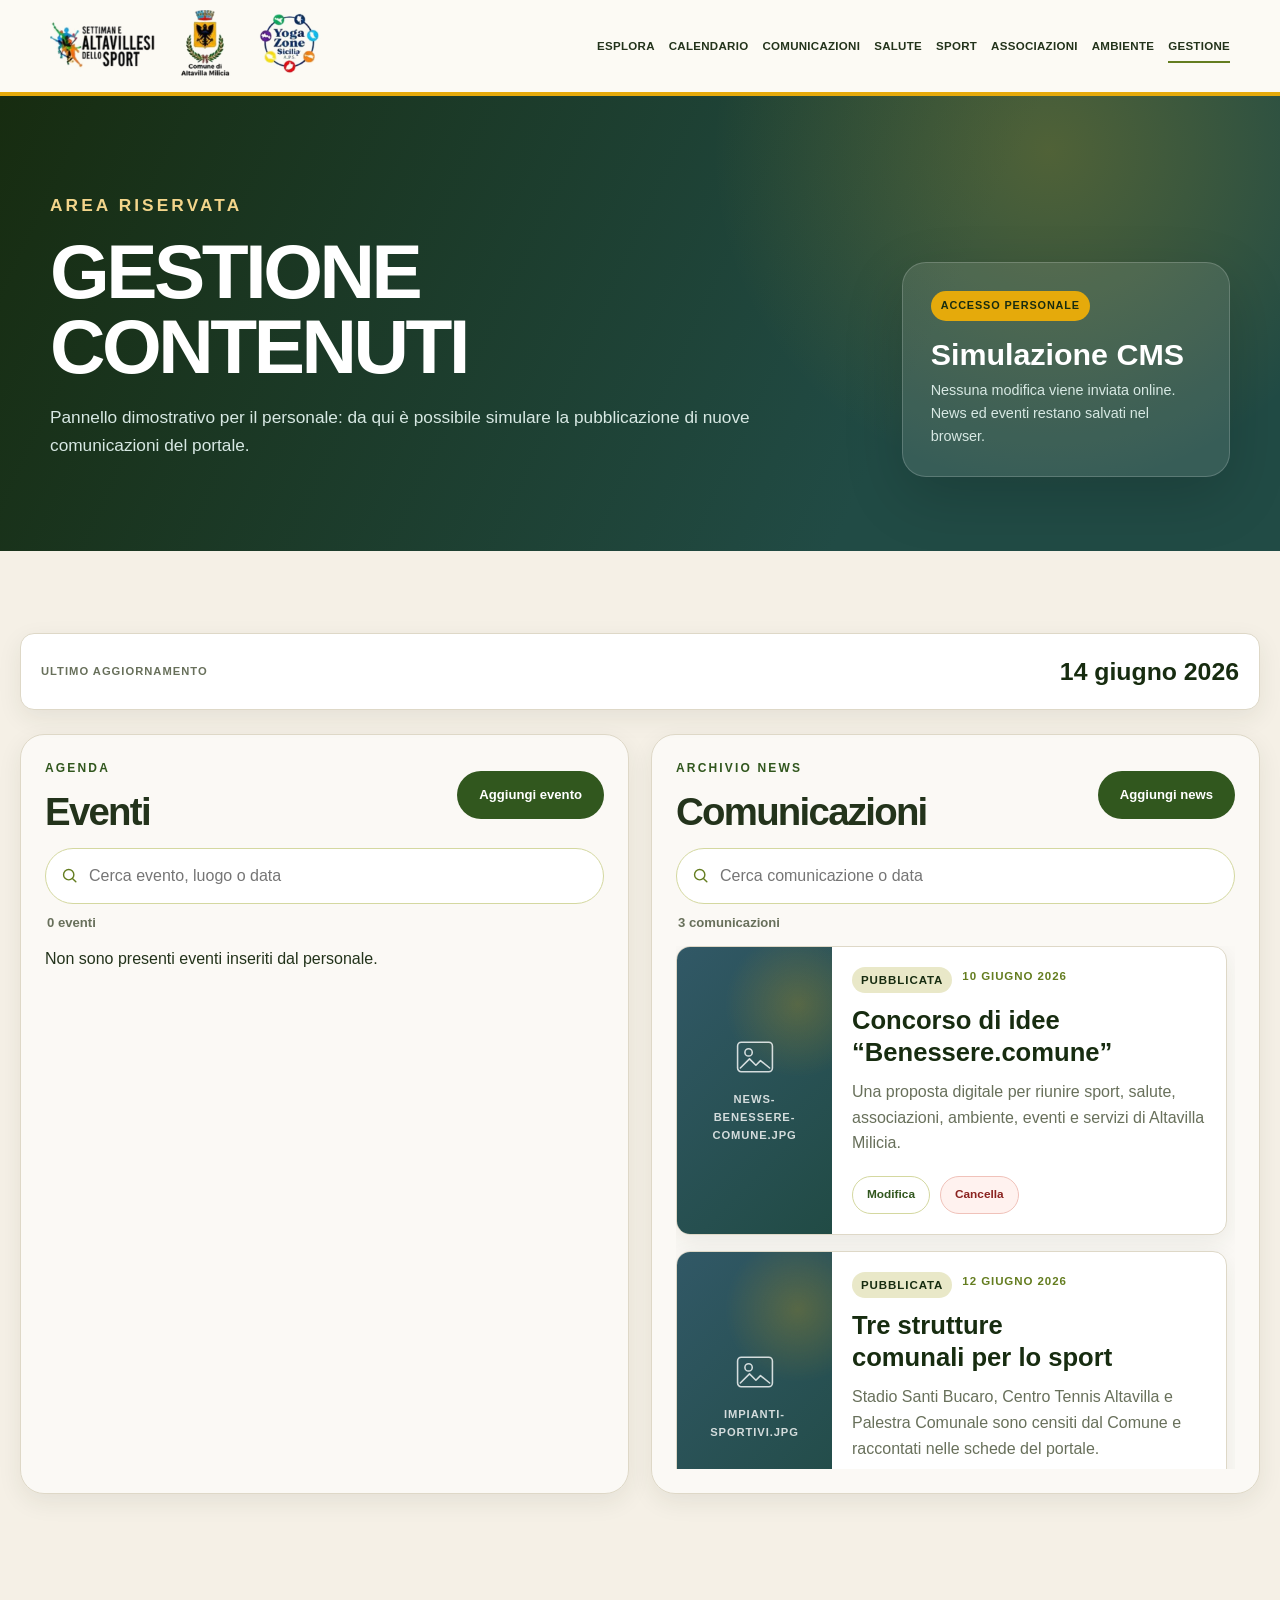
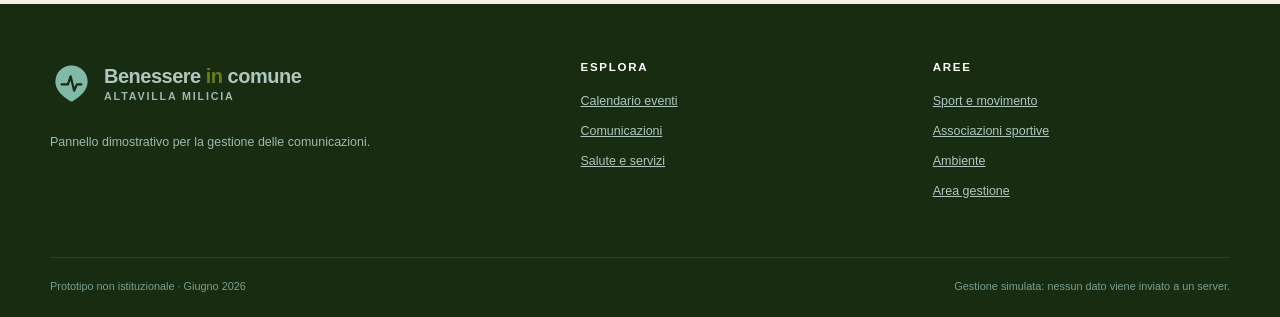
==== commit 0007a925: "Refactor code structure for improved readability and maintainability" ====
--- a/sito/gestione.html
+++ b/sito/gestione.html
@@ -9,9 +9,9 @@
     />
     <meta name="theme-color" content="#0b6656" />
     <title>Area gestione | Altavilla Milicia Benessere</title>
-    <link rel="stylesheet" href="css/styles.css?v=20260616-3" />
+    <link rel="stylesheet" href="css/styles.css?v=20260619-13" />
     <script src="data/gestione-news.js" defer></script>
-    <script src="js/management.js?v=20260616-3" defer></script>
+    <script src="js/management.js?v=20260619-13" defer></script>
   </head>
   <body class="management-page">
     <a class="skip-link" href="#management-content">Vai all'area gestione</a>
@@ -122,10 +122,14 @@
         </div>
 
         <div class="management-preview" id="image-preview" hidden>
-          <span>Anteprima immagine</span>
+          <div class="management-preview__header">
+            <span>Anteprima immagine</span>
+            <button class="button button--danger button--compact" type="button" data-remove-news-image>
+              Rimuovi immagine
+            </button>
+          </div>
           <img alt="" />
         </div>
-
         <footer class="management-dialog__footer">
           <button class="button button--ghost" type="button" data-close-news-dialog>Annulla</button>
           <button class="button button--primary" type="submit" data-news-submit>Pubblica</button>
@@ -162,6 +166,20 @@
             <span>Descrizione</span>
             <textarea name="description" rows="5" maxlength="550" placeholder="Descrivi l'appuntamento..." required></textarea>
           </label>
+          <label class="management-file-field management-field--wide">
+            <span>Documento allegato</span>
+            <input
+              name="attachment"
+              type="file"
+              accept=".pdf,.doc,.docx,.xls,.xlsx,.ppt,.pptx,.odt,.ods,.odp,.txt,.rtf,.zip"
+            />
+            <small>PDF, documenti Office, OpenDocument, testo o ZIP. L'allegato sarà scaricabile dalla scheda dell'evento.</small>
+          </label>
+        </div>
+
+        <div class="management-attachment-preview" id="event-attachment-preview" hidden>
+          <span>Documento selezionato</span>
+          <strong></strong>
         </div>
 
         <footer class="management-dialog__footer">
--- a/sito/css/styles.css
+++ b/sito/css/styles.css
@@ -1121,20 +1121,19 @@
 
 .beach-card {
   min-height: 275px;
-}
-
-.beach-card__icon {
-  display: grid;
-  width: 48px;
-  height: 48px;
-  margin-bottom: 28px;
-  color: var(--white);
-  background: var(--blue);
-  border-radius: 50%;
-  font-size: 2rem;
-  font-weight: 700;
-  line-height: 1;
-  place-items: center;
+  padding: 0;
+  overflow: hidden;
+}
+
+.beach-card__media {
+  height: 165px;
+}
+
+.beach-card__body {
+  display: flex;
+  padding: 22px;
+  flex: 1;
+  flex-direction: column;
 }
 
 .beach-card .tag {
@@ -1150,7 +1149,7 @@
   line-height: 1.1;
 }
 
-.beach-card > p:last-child,
+.beach-card__body > p:last-child,
 .sustainability-card > p {
   margin-bottom: 0;
   color: var(--muted);
@@ -1326,6 +1325,58 @@
   border: 1px solid rgba(11, 102, 86, 0.08);
   border-radius: var(--radius-md);
   box-shadow: var(--shadow-sm);
+}
+
+.content-media {
+  position: relative;
+  overflow: hidden;
+  background: var(--green-100);
+}
+
+.content-media img {
+  position: absolute;
+  z-index: 1;
+  inset: 0;
+  width: 100%;
+  height: 100%;
+  object-fit: cover;
+}
+
+.content-media img[hidden] {
+  display: none;
+}
+
+.content-media__placeholder {
+  display: grid;
+  width: 100%;
+  height: 100%;
+  min-height: inherit;
+  padding: 24px;
+  color: var(--green-900);
+  background:
+    linear-gradient(135deg, rgba(255, 255, 255, 0.72), transparent),
+    repeating-linear-gradient(
+      -45deg,
+      var(--green-100) 0 16px,
+      #d4e2c7 16px 32px
+    );
+  place-content: center;
+  text-align: center;
+}
+
+.content-media__placeholder span {
+  font-family: var(--font-display);
+  font-size: 1.15rem;
+  font-weight: 900;
+  line-height: 1.15;
+}
+
+.content-media__placeholder small {
+  display: block;
+  margin-top: 7px;
+  color: var(--muted);
+  font-size: 0.62rem;
+  overflow-wrap: anywhere;
 }
 
 .activity-card__art {
@@ -1873,9 +1924,9 @@
 
 .association-grid {
   display: grid;
-  grid-auto-columns: minmax(330px, calc((100% - 54px) / 4));
+  grid-auto-columns: minmax(300px, calc((100% - 40px) / 3));
   grid-auto-flow: column;
-  gap: 18px;
+  gap: 20px;
   padding: 3px 2px 22px;
   overflow-x: auto;
   overscroll-behavior-inline: contain;
@@ -1890,12 +1941,12 @@
 
 .association-card {
   display: flex;
-  height: 520px;
+  min-height: 410px;
   overflow: hidden;
   color: var(--green-950);
   background: var(--white);
   border: 1px solid rgba(49, 87, 30, 0.14);
-  border-radius: 26px;
+  border-radius: var(--radius-md);
   box-shadow: var(--shadow-sm);
   scroll-snap-align: start;
   flex-direction: column;
@@ -1903,20 +1954,27 @@
 
 .association-card__media {
   position: relative;
-  min-height: 125px;
+  display: grid;
+  min-height: 210px;
   overflow: hidden;
   background:
     radial-gradient(circle at 80% 15%, rgba(242, 201, 105, 0.36), transparent 30%),
     linear-gradient(135deg, #2f665c, #173d38);
+  place-items: center;
 }
 
 .association-card__media img {
   position: absolute;
   z-index: 1;
+  inset: 0;
   width: 100%;
   height: 100%;
+  object-fit: contain;
+  background: var(--white);
+}
+
+.association-card__media img.association-card__logo--cover {
   object-fit: cover;
-  inset: 0;
 }
 
 .association-card__media img[hidden] {
@@ -1924,9 +1982,9 @@
 }
 
 .association-card__placeholder {
-  display: grid;
-  height: 100%;
-  min-height: 125px;
+  position: absolute;
+  display: grid;
+  inset: 0;
   color: rgba(255, 255, 255, 0.78);
   place-content: center;
   text-align: center;
@@ -1960,120 +2018,38 @@
 
 .association-card__body {
   display: flex;
-  padding: 16px 18px 10px;
+  padding: 24px;
   flex: 1;
   flex-direction: column;
 }
 
 .association-card__body h3 {
-  margin: 0 0 10px;
+  margin: 10px 0 12px;
   color: var(--green-950);
-  font-size: 1.2rem;
-  line-height: 1.08;
-}
-
-.association-card__detail {
-  padding: 8px 0;
-  border-top: 1px solid var(--line);
-}
-
-.association-card__detail > span {
-  display: block;
-  margin-bottom: 5px;
-  color: var(--green-700);
-  font-size: 0.62rem;
-  font-weight: 900;
-  letter-spacing: 0.08em;
-  text-transform: uppercase;
-}
-
-.association-card__detail strong {
-  display: block;
-  font-size: 0.78rem;
-  line-height: 1.35;
-}
-
-.association-card__detail ul {
-  display: flex;
-  flex-wrap: wrap;
-  gap: 6px;
-  margin: 0;
+  font-size: 1.55rem;
+  line-height: 1.12;
+}
+
+.association-card__disciplines {
+  margin: 0 0 22px;
+  color: var(--muted);
+  font-size: 0.9rem;
+  line-height: 1.6;
+}
+
+.association-card__action {
+  display: inline-flex;
+  align-items: center;
+  align-self: flex-start;
+  gap: 8px;
+  margin-top: auto;
   padding: 0;
-  list-style: none;
-}
-
-.association-card__detail li {
-  padding: 4px 7px;
   color: var(--green-800);
-  background: var(--green-100);
-  border-radius: 7px;
-  font-size: 0.62rem;
-  font-weight: 800;
-}
-
-.association-card__body > p {
-  display: -webkit-box;
-  margin: 9px 0 0;
-  overflow: hidden;
-  color: var(--muted);
-  font-size: 0.79rem;
-  line-height: 1.5;
-  -webkit-box-orient: vertical;
-  -webkit-line-clamp: 3;
-}
-
-.association-card__footer {
-  padding: 0 18px 15px;
-}
-
-.association-card__contacts {
-  display: grid;
-  grid-template-columns: 1fr 1fr;
-  gap: 8px;
-}
-
-.association-contact {
-  display: flex;
-  min-height: 38px;
-  align-items: center;
-  justify-content: center;
-  gap: 7px;
-  padding: 7px;
-  color: var(--white);
-  background: var(--green-800);
-  border-radius: 10px;
-  font-size: 0.67rem;
-  font-weight: 900;
-  text-align: center;
-}
-
-.association-contact:hover {
-  background: var(--green-950);
-}
-
-.association-contact--disabled {
-  color: #71807c;
-  background: #edf1ef;
-  cursor: default;
-}
-
-.association-contact--disabled:hover {
-  background: #edf1ef;
-}
-
-.association-contact__icon {
-  display: grid;
-  flex: 0 0 20px;
-  place-items: center;
-}
-
-.association-contact__icon svg {
-  width: 18px;
-  fill: none;
-  stroke: currentColor;
-  stroke-linecap: round;
-  stroke-linejoin: round;
-  stroke-width: 1.8;
+  background: transparent;
+  border: 0;
+  font-size: 0.82rem;
+  font-weight: 850;
+  cursor: pointer;
 }
 
 .news-grid {
@@ -2086,11 +2062,32 @@
   display: flex;
   flex-direction: column;
   min-height: 275px;
-  padding: 28px;
+  padding: 0;
+  overflow: hidden;
   background: var(--white);
   border: 1px solid rgba(11, 102, 86, 0.08);
   border-radius: var(--radius-md);
   box-shadow: var(--shadow-sm);
+}
+
+.news-card--no-image {
+  min-height: 0;
+}
+
+.news-card--no-image .news-card__body {
+  min-height: 250px;
+}
+
+.news-card__media {
+  height: 180px;
+  flex: 0 0 auto;
+}
+
+.news-card__body {
+  display: flex;
+  padding: 25px 27px 28px;
+  flex: 1;
+  flex-direction: column;
 }
 
 .news-card:first-child {
@@ -2124,6 +2121,18 @@
 .news-card p {
   color: var(--muted);
   font-size: 0.86rem;
+}
+
+.news-card__description,
+.management-news-card__description {
+  display: -webkit-box;
+  overflow: hidden;
+  -webkit-box-orient: vertical;
+  -webkit-line-clamp: 3;
+}
+
+.news-card__description {
+  line-height: 1.6;
 }
 
 .news-card:first-child p {
@@ -2764,6 +2773,22 @@
   font-size: clamp(2rem, 5vw, 3.15rem);
 }
 
+.communication-dialog__media {
+  max-height: 360px;
+  margin-top: 24px;
+  overflow: hidden;
+  background: var(--green-100);
+  border-radius: var(--radius-md);
+}
+
+.communication-dialog__media img {
+  display: block;
+  width: 100%;
+  max-height: 360px;
+  height: auto;
+  object-fit: cover;
+}
+
 .communication-dialog__subtitle {
   max-width: 650px;
   margin: 24px 0;
@@ -2827,6 +2852,99 @@
   margin-bottom: 0;
 }
 
+.event-detail-dialog__attachment {
+  display: flex;
+  align-items: center;
+  justify-content: space-between;
+  gap: 18px;
+  margin-top: 26px;
+  padding: 18px;
+  background: var(--green-050);
+  border: 1px solid var(--green-200);
+  border-radius: var(--radius-md);
+}
+
+.event-detail-dialog__attachment[hidden] {
+  display: none;
+}
+
+.event-detail-dialog__attachment > span {
+  color: var(--green-900);
+  font-size: 0.75rem;
+  font-weight: 900;
+  letter-spacing: 0.08em;
+  text-transform: uppercase;
+}
+
+.event-detail-dialog {
+  width: min(760px, calc(100% - 30px));
+  max-height: min(820px, calc(100vh - 30px));
+  overflow: auto;
+  border-top: 8px solid var(--accent);
+}
+
+.event-detail-dialog__article {
+  padding: 34px;
+}
+
+.event-detail-dialog__header {
+  display: flex;
+  align-items: flex-start;
+  justify-content: space-between;
+  gap: 30px;
+}
+
+.event-detail-dialog__header h2 {
+  max-width: 600px;
+  margin: 0;
+  color: var(--green-950);
+  font-size: clamp(2rem, 5vw, 3.15rem);
+}
+
+.event-detail-dialog__description {
+  margin: 24px 0;
+  color: var(--muted);
+  font-size: 1.05rem;
+  font-weight: 600;
+  line-height: 1.7;
+}
+
+.event-detail-dialog__meta {
+  display: grid;
+  grid-template-columns: repeat(2, minmax(0, 1fr));
+  gap: 12px;
+  margin: 0;
+}
+
+.event-detail-dialog__meta div {
+  padding: 15px 17px;
+  background: #fff8e7;
+  border: 1px solid rgba(229, 170, 11, 0.25);
+  border-radius: 10px;
+}
+
+.event-detail-dialog__meta dt {
+  margin-bottom: 4px;
+  color: var(--coral);
+  font-size: 0.68rem;
+  font-weight: 900;
+  letter-spacing: 0.12em;
+  text-transform: uppercase;
+}
+
+.event-detail-dialog__meta dd {
+  margin: 0;
+  color: var(--green-950);
+  font-weight: 850;
+}
+
+.event-detail-dialog__footer {
+  display: flex;
+  margin-top: 30px;
+  padding-top: 24px;
+  border-top: 1px solid var(--line);
+}
+
 .communication-dialog__footer {
   display: flex;
   margin-top: 30px;
@@ -2876,7 +2994,79 @@
   line-height: 1.65;
 }
 
+.archive-search {
+  display: grid;
+  grid-template-columns: auto minmax(0, 1fr) auto;
+  align-items: center;
+  gap: 12px;
+  margin-bottom: 10px;
+  padding: 7px 7px 7px 16px;
+  background: var(--white);
+  border: 1px solid var(--green-200);
+  border-radius: 999px;
+  box-shadow: var(--shadow-sm);
+}
+
+.archive-search svg {
+  width: 20px;
+  fill: none;
+  stroke: var(--green-700);
+  stroke-linecap: round;
+  stroke-width: 1.8;
+}
+
+.archive-search input {
+  min-width: 0;
+  padding: 9px 0;
+  color: var(--ink);
+  background: transparent;
+  border: 0;
+  outline: 0;
+  font: inherit;
+}
+
+.archive-search button {
+  min-height: 42px;
+  padding: 9px 20px;
+  color: var(--white);
+  background: var(--green-800);
+  border: 0;
+  border-radius: 999px;
+  font-weight: 850;
+  cursor: pointer;
+}
+
+.archive-search:focus-within {
+  border-color: var(--green-700);
+  box-shadow: 0 0 0 3px rgba(100, 125, 32, 0.15);
+}
+
+.archive-search__status {
+  min-height: 24px;
+  margin: 0 0 14px;
+  color: var(--muted);
+  font-size: 0.86rem;
+  font-weight: 650;
+}
+
 .archive-list {
+  display: grid;
+  gap: 14px;
+}
+
+.archive-group + .archive-group {
+  margin-top: 30px;
+  padding-top: 28px;
+  border-top: 1px solid var(--line);
+}
+
+.archive-group > h3 {
+  margin: 0 0 16px;
+  color: var(--green-950);
+  font-size: 1.55rem;
+}
+
+.archive-group__list {
   display: grid;
   gap: 14px;
 }
@@ -2926,6 +3116,155 @@
   margin-top: 28px;
   padding-top: 22px;
   border-top: 1px solid var(--line);
+}
+
+.association-dialog {
+  width: min(820px, calc(100% - 30px));
+  overflow: auto;
+  border-top: 8px solid var(--green-800);
+}
+
+.association-dialog__article {
+  padding: 34px;
+}
+
+.association-dialog__header {
+  display: flex;
+  align-items: flex-start;
+  justify-content: space-between;
+  gap: 24px;
+  margin-bottom: 28px;
+}
+
+.association-dialog__photo {
+  position: relative;
+  display: grid;
+  width: calc(100% - 8px);
+  height: min(420px, 52vh);
+  margin: 0 auto 8px;
+  overflow: hidden;
+  color: var(--white);
+  background: linear-gradient(135deg, #2f665c, #173d38);
+  border-radius: var(--radius-md);
+  place-items: center;
+}
+
+.association-dialog__photo > span {
+  display: grid;
+  width: 52px;
+  height: 52px;
+  border: 1px solid rgba(255, 255, 255, 0.35);
+  border-radius: 50%;
+  place-items: center;
+}
+
+.association-dialog__photo svg {
+  width: 28px;
+  fill: none;
+  stroke: currentColor;
+  stroke-linecap: round;
+  stroke-linejoin: round;
+  stroke-width: 1.8;
+}
+
+.association-dialog__photo img {
+  position: absolute;
+  z-index: 1;
+  inset: 0;
+  width: 100%;
+  height: 100%;
+  object-fit: cover;
+}
+
+.association-dialog__header .eyebrow {
+  margin-bottom: 7px;
+}
+
+.association-dialog__header h2 {
+  max-width: 560px;
+  margin: 0;
+  color: var(--green-950);
+  font-size: clamp(2rem, 5vw, 3.15rem);
+}
+
+.association-dialog__section {
+  padding: 22px 0;
+  border-top: 1px solid var(--line);
+}
+
+.association-dialog__section > span {
+  display: block;
+  margin-bottom: 9px;
+  color: var(--green-700);
+  font-size: 0.7rem;
+  font-weight: 900;
+  letter-spacing: 0.12em;
+  text-transform: uppercase;
+}
+
+.association-dialog__section p {
+  margin: 0;
+  color: var(--ink);
+  line-height: 1.7;
+}
+
+.association-dialog__disciplines {
+  display: flex;
+  flex-wrap: wrap;
+  gap: 8px;
+  margin: 0;
+  padding: 0;
+  list-style: none;
+}
+
+.association-dialog__disciplines li {
+  padding: 7px 11px;
+  color: var(--green-900);
+  background: var(--green-100);
+  border-radius: 999px;
+  font-size: 0.76rem;
+  font-weight: 850;
+}
+
+.association-dialog__contacts {
+  display: flex;
+  flex-wrap: wrap;
+  gap: 10px;
+  padding-top: 24px;
+  border-top: 1px solid var(--line);
+}
+
+.association-dialog__contact {
+  display: inline-flex;
+  min-height: 44px;
+  align-items: center;
+  gap: 8px;
+  padding: 10px 16px;
+  color: var(--white);
+  background: var(--green-800);
+  border-radius: 999px;
+  font-size: 0.78rem;
+  font-weight: 850;
+  text-decoration: none;
+}
+
+.association-dialog__contact:hover {
+  background: var(--green-950);
+}
+
+.association-dialog__contact span {
+  display: grid;
+  width: 21px;
+  place-items: center;
+}
+
+.association-dialog__contact svg {
+  width: 19px;
+  fill: none;
+  stroke: currentColor;
+  stroke-linecap: round;
+  stroke-linejoin: round;
+  stroke-width: 1.8;
 }
 
 .noscript-message {
@@ -3068,6 +3407,11 @@
   background: var(--cream);
 }
 
+.management-dashboard__shell {
+  width: min(1400px, calc(100% - 40px));
+  max-width: none;
+}
+
 .management-toolbar {
   display: flex;
   align-items: end;
@@ -3087,12 +3431,15 @@
 
 .management-stats {
   display: grid;
-  grid-template-columns: repeat(3, minmax(0, 1fr));
-  gap: 14px;
+  grid-template-columns: 1fr;
   margin-bottom: 24px;
 }
 
 .management-stats article {
+  display: flex;
+  align-items: center;
+  justify-content: space-between;
+  gap: 24px;
   padding: 18px 20px;
   background: var(--white);
   border: 1px solid var(--line);
@@ -3102,7 +3449,7 @@
 
 .management-stats span {
   display: block;
-  margin-bottom: 4px;
+  margin-bottom: 0;
   color: var(--muted);
   font-size: 0.7rem;
   font-weight: 900;
@@ -3111,9 +3458,103 @@
 }
 
 .management-stats strong {
+  text-align: right;
   color: var(--green-950);
   font-family: var(--font-display);
   font-size: 1.55rem;
+}
+
+.management-content-grid {
+  display: grid;
+  grid-template-columns: repeat(2, minmax(0, 1fr));
+  gap: 22px;
+}
+
+.management-content-panel {
+  display: flex;
+  height: 760px;
+  min-width: 0;
+  padding: 24px;
+  overflow: hidden;
+  background: rgba(255, 255, 255, 0.6);
+  border: 1px solid var(--line);
+  border-radius: var(--radius-lg);
+  box-shadow: var(--shadow-sm);
+  flex-direction: column;
+}
+
+.management-content-panel .management-toolbar {
+  align-items: center;
+  margin-bottom: 18px;
+}
+
+.management-content-panel .management-toolbar h2 {
+  font-size: clamp(1.9rem, 3vw, 2.8rem);
+}
+
+.management-content-panel .management-toolbar .button {
+  flex: 0 0 auto;
+}
+
+.management-search {
+  display: grid;
+  grid-template-columns: auto minmax(0, 1fr);
+  align-items: center;
+  gap: 10px;
+  padding: 10px 14px;
+  background: var(--white);
+  border: 1px solid var(--green-200);
+  border-radius: 999px;
+}
+
+.management-search:focus-within {
+  border-color: var(--green-700);
+  box-shadow: 0 0 0 3px rgba(100, 125, 32, 0.14);
+}
+
+.management-search svg {
+  width: 19px;
+  fill: none;
+  stroke: var(--green-700);
+  stroke-linecap: round;
+  stroke-width: 1.8;
+}
+
+.management-search input {
+  min-width: 0;
+  padding: 4px 0;
+  color: var(--ink);
+  background: transparent;
+  border: 0;
+  outline: 0;
+  font: inherit;
+}
+
+.management-search__status {
+  min-height: 24px;
+  margin: 8px 2px 10px;
+  color: var(--muted);
+  font-size: 0.82rem;
+  font-weight: 650;
+}
+
+.management-scroll-area {
+  min-height: 0;
+  padding-right: 8px;
+  overflow-y: auto;
+  overscroll-behavior: contain;
+  scrollbar-color: var(--green-600) transparent;
+  scrollbar-width: thin;
+  flex: 1;
+}
+
+.management-scroll-area::-webkit-scrollbar {
+  width: 8px;
+}
+
+.management-scroll-area::-webkit-scrollbar-thumb {
+  background: var(--green-600);
+  border-radius: 999px;
 }
 
 .management-list {
@@ -3131,7 +3572,26 @@
   box-shadow: var(--shadow-sm);
 }
 
+.management-content-panel .management-news-card {
+  grid-template-columns: 155px minmax(0, 1fr);
+  border-radius: var(--radius-md);
+}
+
+.management-content-panel .management-news-card--no-image {
+  grid-template-columns: minmax(0, 1fr);
+}
+
+.management-content-panel .management-news-card__body {
+  padding: 20px;
+}
+
+.management-content-panel .management-news-card__media,
+.management-content-panel .management-news-card__placeholder {
+  min-height: 175px;
+}
+
 .management-news-card__media {
+  position: relative;
   min-height: 190px;
   background:
     radial-gradient(circle at 78% 20%, rgba(229, 170, 11, 0.24), transparent 28%),
@@ -3139,9 +3599,15 @@
 }
 
 .management-news-card__media img {
+  position: absolute;
+  inset: 0;
   width: 100%;
   height: 100%;
   object-fit: cover;
+}
+
+.management-news-card__media img[hidden] {
+  display: none;
 }
 
 .management-news-card__placeholder {
@@ -3205,6 +3671,10 @@
   color: var(--muted);
 }
 
+.management-news-card__description {
+  line-height: 1.6;
+}
+
 .management-card-actions {
   display: flex;
   flex-wrap: wrap;
@@ -3355,9 +3825,55 @@
   border-radius: var(--radius-md);
 }
 
-.management-preview span {
+.management-preview__header {
+  display: flex;
+  align-items: center;
+  justify-content: space-between;
+  gap: 14px;
+  margin-bottom: 10px;
+}
+
+.management-attachment-preview {
+  display: flex;
+  align-items: center;
+  justify-content: space-between;
+  gap: 14px;
+  margin-top: 12px;
+  padding: 14px;
+  background: var(--green-050);
+  border: 1px solid var(--green-200);
+  border-radius: var(--radius-md);
+}
+
+.management-attachment-preview[hidden] {
+  display: none;
+}
+
+.management-attachment-preview span,
+.management-attachment-badge {
+  color: var(--green-700);
+  font-size: 0.7rem;
+  font-weight: 900;
+  letter-spacing: 0.06em;
+  text-transform: uppercase;
+}
+
+.management-attachment-preview strong {
+  color: var(--green-950);
+  overflow-wrap: anywhere;
+}
+
+.management-attachment-badge {
+  display: inline-flex;
+  align-self: flex-start;
+  margin-top: 14px;
+  padding: 6px 9px;
+  background: var(--green-100);
+  border-radius: 999px;
+}
+
+.management-preview__header > span {
   display: block;
-  margin-bottom: 10px;
   color: var(--green-700);
   font-size: 0.7rem;
   font-weight: 900;
@@ -3442,6 +3958,14 @@
 }
 
 @media (max-width: 1050px) {
+  .management-content-grid {
+    grid-template-columns: 1fr;
+  }
+
+  .management-content-panel {
+    height: 680px;
+  }
+
   .nav-toggle {
     display: block;
   }
@@ -3694,7 +4218,16 @@
     align-self: flex-start;
   }
 
+  .management-content-panel {
+    height: 640px;
+    padding: 20px;
+  }
+
   .management-news-card {
+    grid-template-columns: 1fr;
+  }
+
+  .management-content-panel .management-news-card {
     grid-template-columns: 1fr;
   }
 
@@ -3915,21 +4448,16 @@
   }
 
   .association-grid {
-    grid-auto-columns: minmax(300px, 88%);
+    grid-auto-columns: minmax(285px, 88%);
     margin-right: -14px;
   }
 
-  .association-card__media,
-  .association-card__placeholder {
-    min-height: 120px;
+  .association-card__media {
+    min-height: 190px;
   }
 
   .association-card__body {
-    padding: 18px 18px 12px;
-  }
-
-  .association-card__footer {
-    padding: 0 18px 17px;
+    padding: 22px;
   }
 
   .news-card:first-child {
@@ -4006,9 +4534,43 @@
   .search-dialog__header,
   .environment-dialog__article,
   .communication-dialog__article,
-  .archive-dialog__article {
+  .event-detail-dialog__article,
+  .archive-dialog__article,
+  .association-dialog__article {
     padding-right: 20px;
     padding-left: 20px;
+  }
+
+  .event-detail-dialog__meta {
+    grid-template-columns: 1fr;
+  }
+
+  .event-detail-dialog__attachment {
+    align-items: flex-start;
+    flex-direction: column;
+  }
+
+  .archive-search {
+    grid-template-columns: auto minmax(0, 1fr);
+    border-radius: var(--radius-md);
+  }
+
+  .archive-search button {
+    grid-column: 1 / -1;
+    width: 100%;
+  }
+
+  .association-dialog__photo {
+    width: 100%;
+    height: 250px;
+  }
+
+  .association-dialog__contacts {
+    flex-direction: column;
+  }
+
+  .association-dialog__contact {
+    justify-content: center;
   }
 
   .environment-dialog__meta,
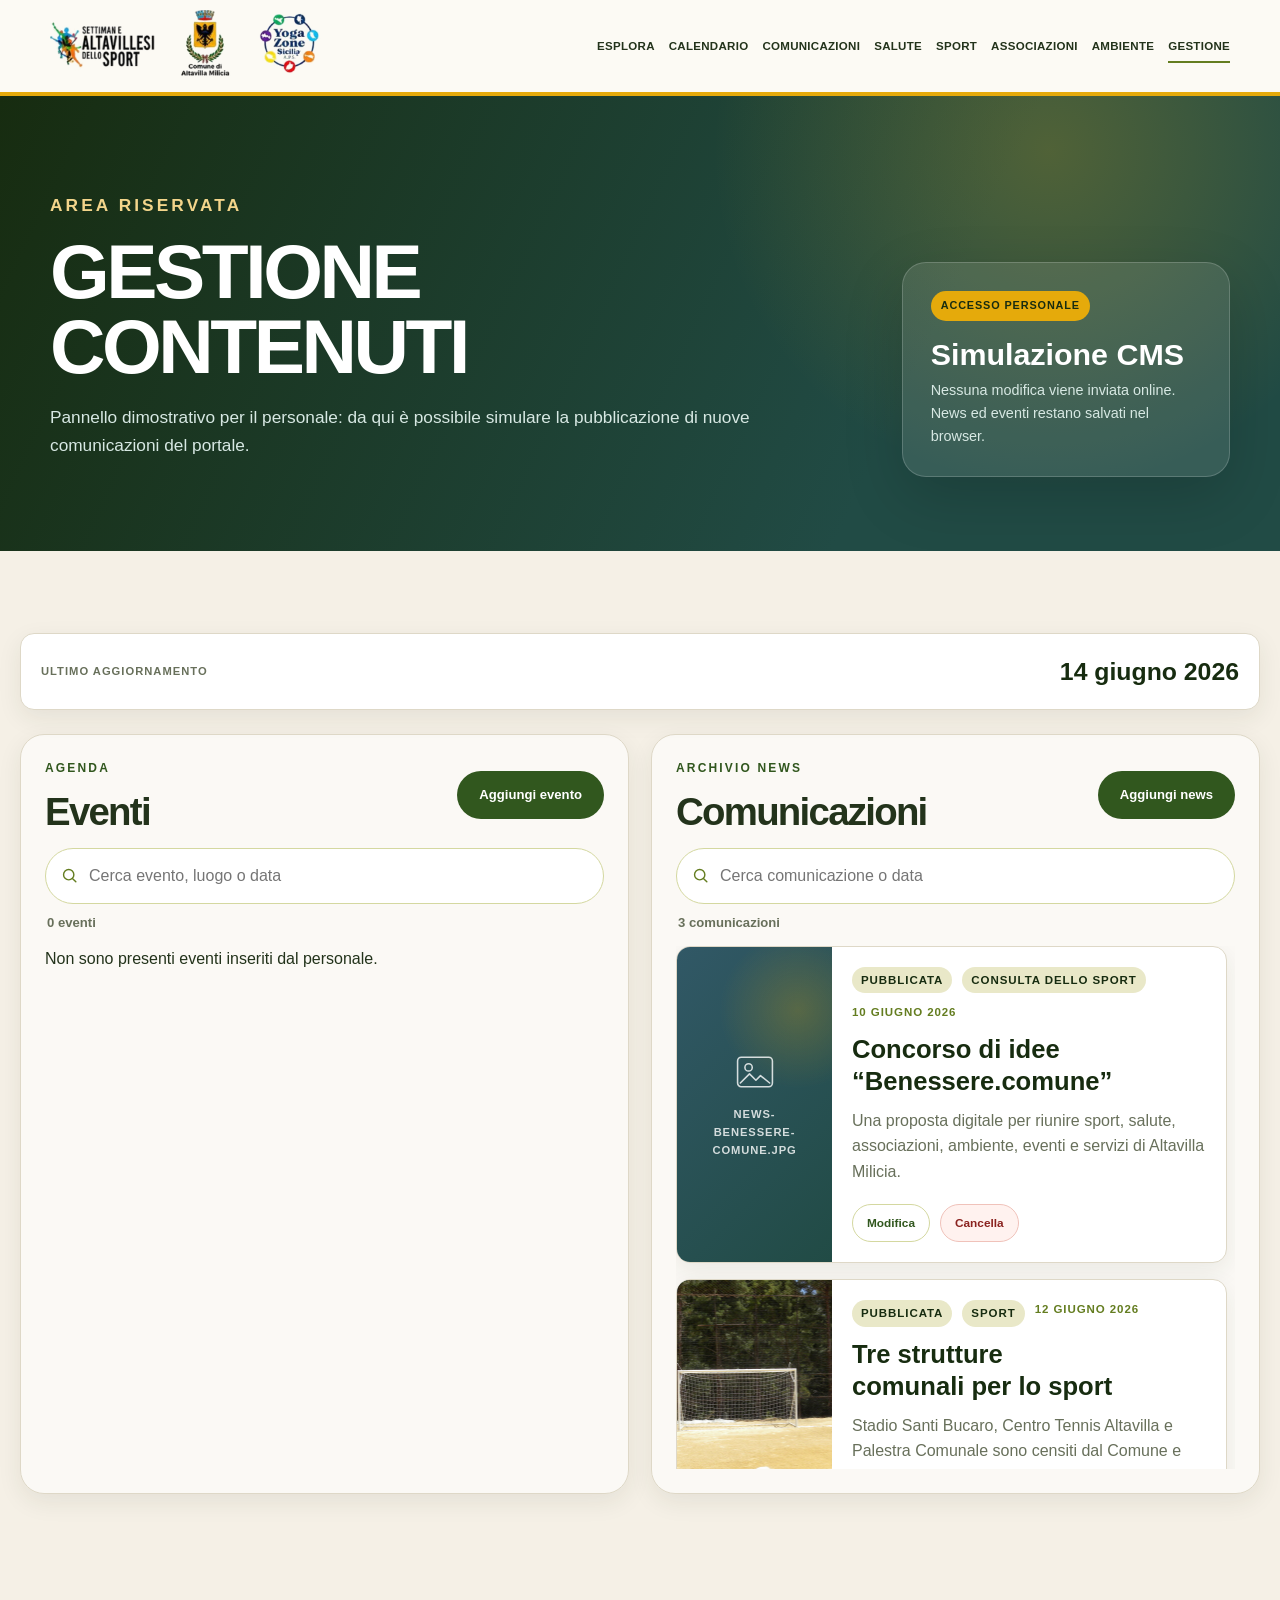
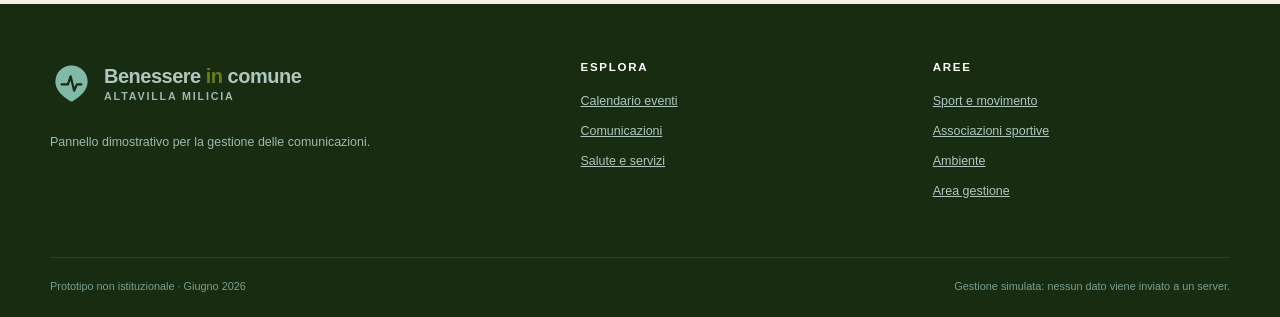
==== commit 04e31d36: "Refactor code structure for improved readability and maintainability" ====
--- a/sito/gestione.html
+++ b/sito/gestione.html
@@ -9,9 +9,9 @@
     />
     <meta name="theme-color" content="#0b6656" />
     <title>Area gestione | Altavilla Milicia Benessere</title>
-    <link rel="stylesheet" href="css/styles.css?v=20260619-13" />
+    <link rel="stylesheet" href="css/styles.css?v=20260619-14" />
     <script src="data/gestione-news.js" defer></script>
-    <script src="js/management.js?v=20260619-13" defer></script>
+    <script src="js/management.js?v=20260619-14" defer></script>
   </head>
   <body class="management-page">
     <a class="skip-link" href="#management-content">Vai all'area gestione</a>
@@ -111,6 +111,10 @@
             <input name="date" type="date" required />
           </label>
           <label class="management-field--wide">
+            <span>Tipologia</span>
+            <input name="type" type="text" maxlength="70" placeholder="Es. Sport, Territorio, Avviso" required />
+          </label>
+          <label class="management-field--wide">
             <span>Testo</span>
             <textarea name="text" rows="6" maxlength="650" placeholder="Inserisci il contenuto della comunicazione..." required></textarea>
           </label>
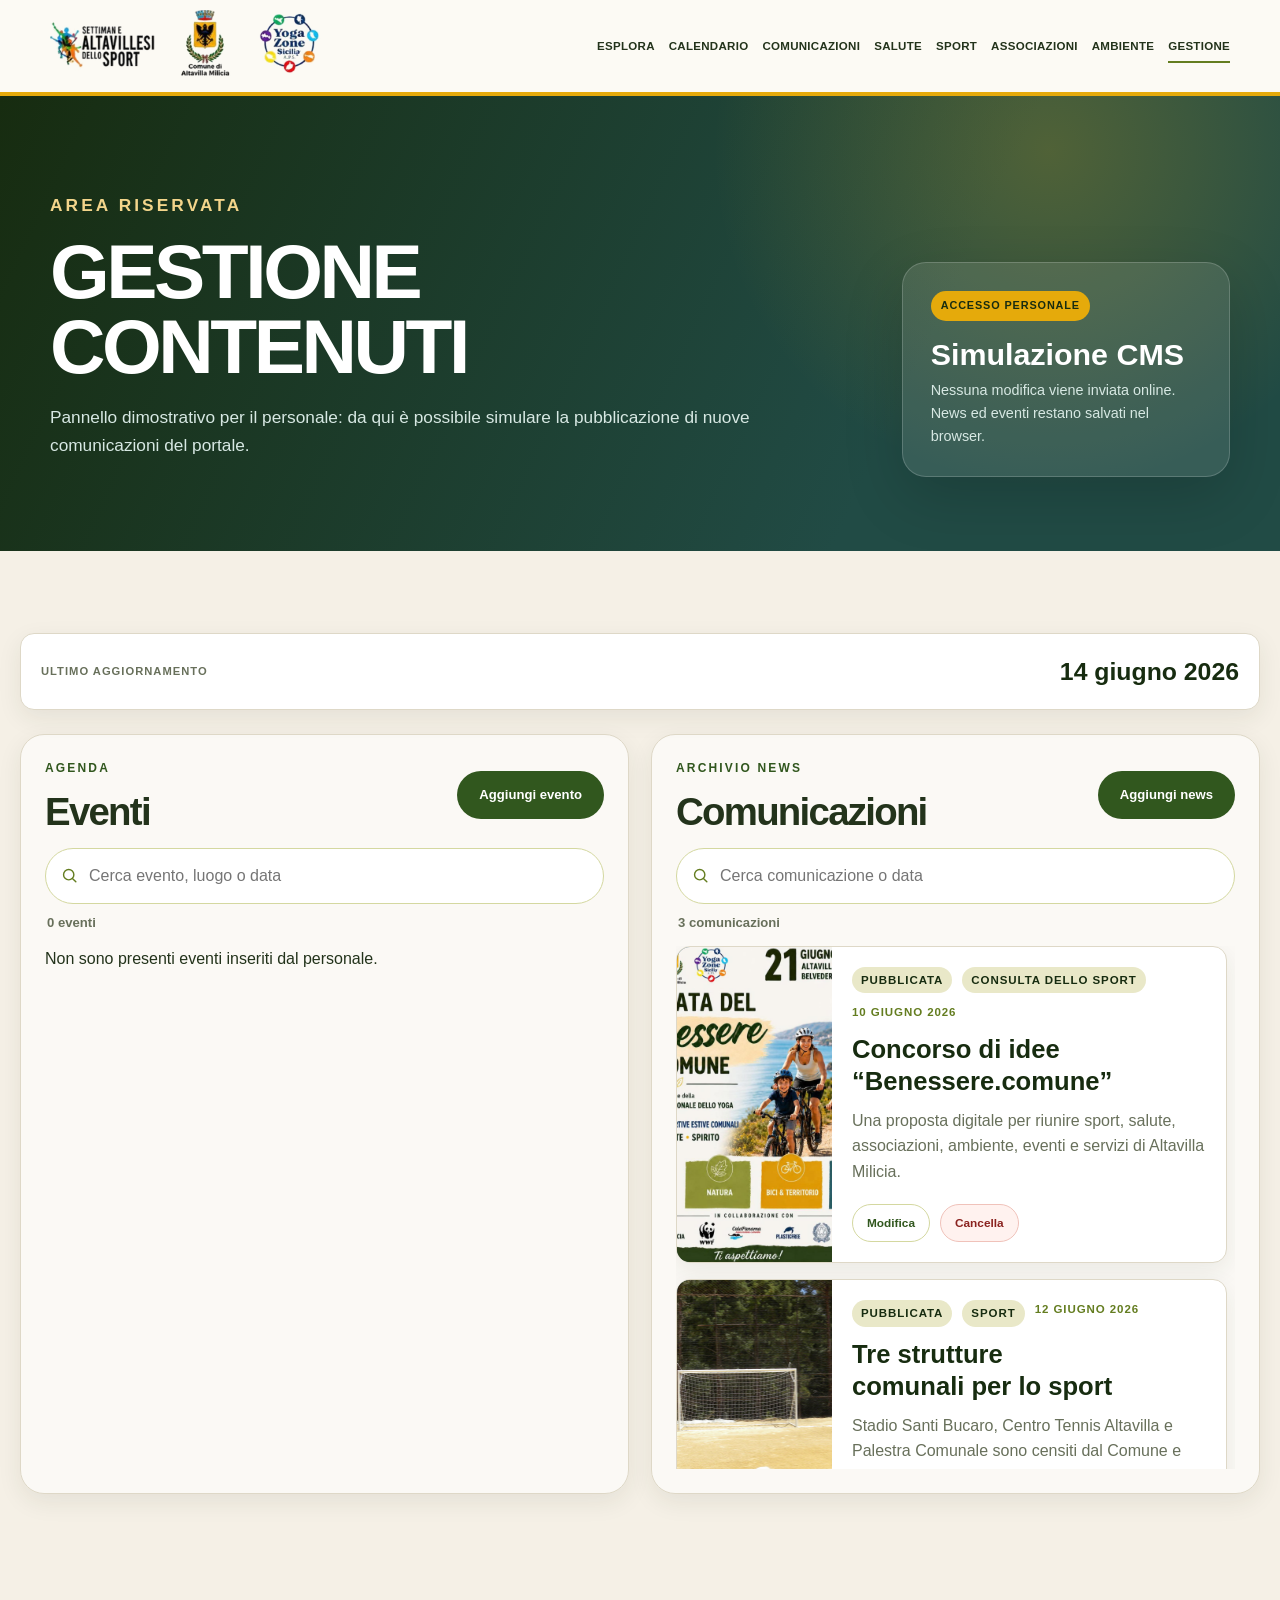
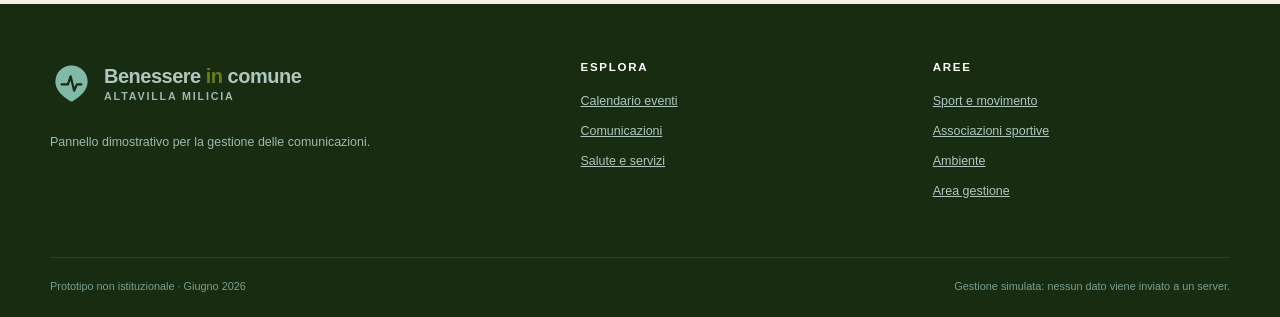
==== commit 7e7a9cd7: "Refactor code structure for improved readability and maintainability" ====
--- a/sito/gestione.html
+++ b/sito/gestione.html
@@ -9,9 +9,9 @@
     />
     <meta name="theme-color" content="#0b6656" />
     <title>Area gestione | Altavilla Milicia Benessere</title>
-    <link rel="stylesheet" href="css/styles.css?v=20260619-14" />
+    <link rel="stylesheet" href="css/styles.css?v=20260619-18" />
     <script src="data/gestione-news.js" defer></script>
-    <script src="js/management.js?v=20260619-14" defer></script>
+    <script src="js/management.js?v=20260619-18" defer></script>
   </head>
   <body class="management-page">
     <a class="skip-link" href="#management-content">Vai all'area gestione</a>
--- a/sito/css/styles.css
+++ b/sito/css/styles.css
@@ -3601,6 +3601,7 @@
 .management-news-card__media img {
   position: absolute;
   inset: 0;
+  z-index: 1;
   width: 100%;
   height: 100%;
   object-fit: cover;
